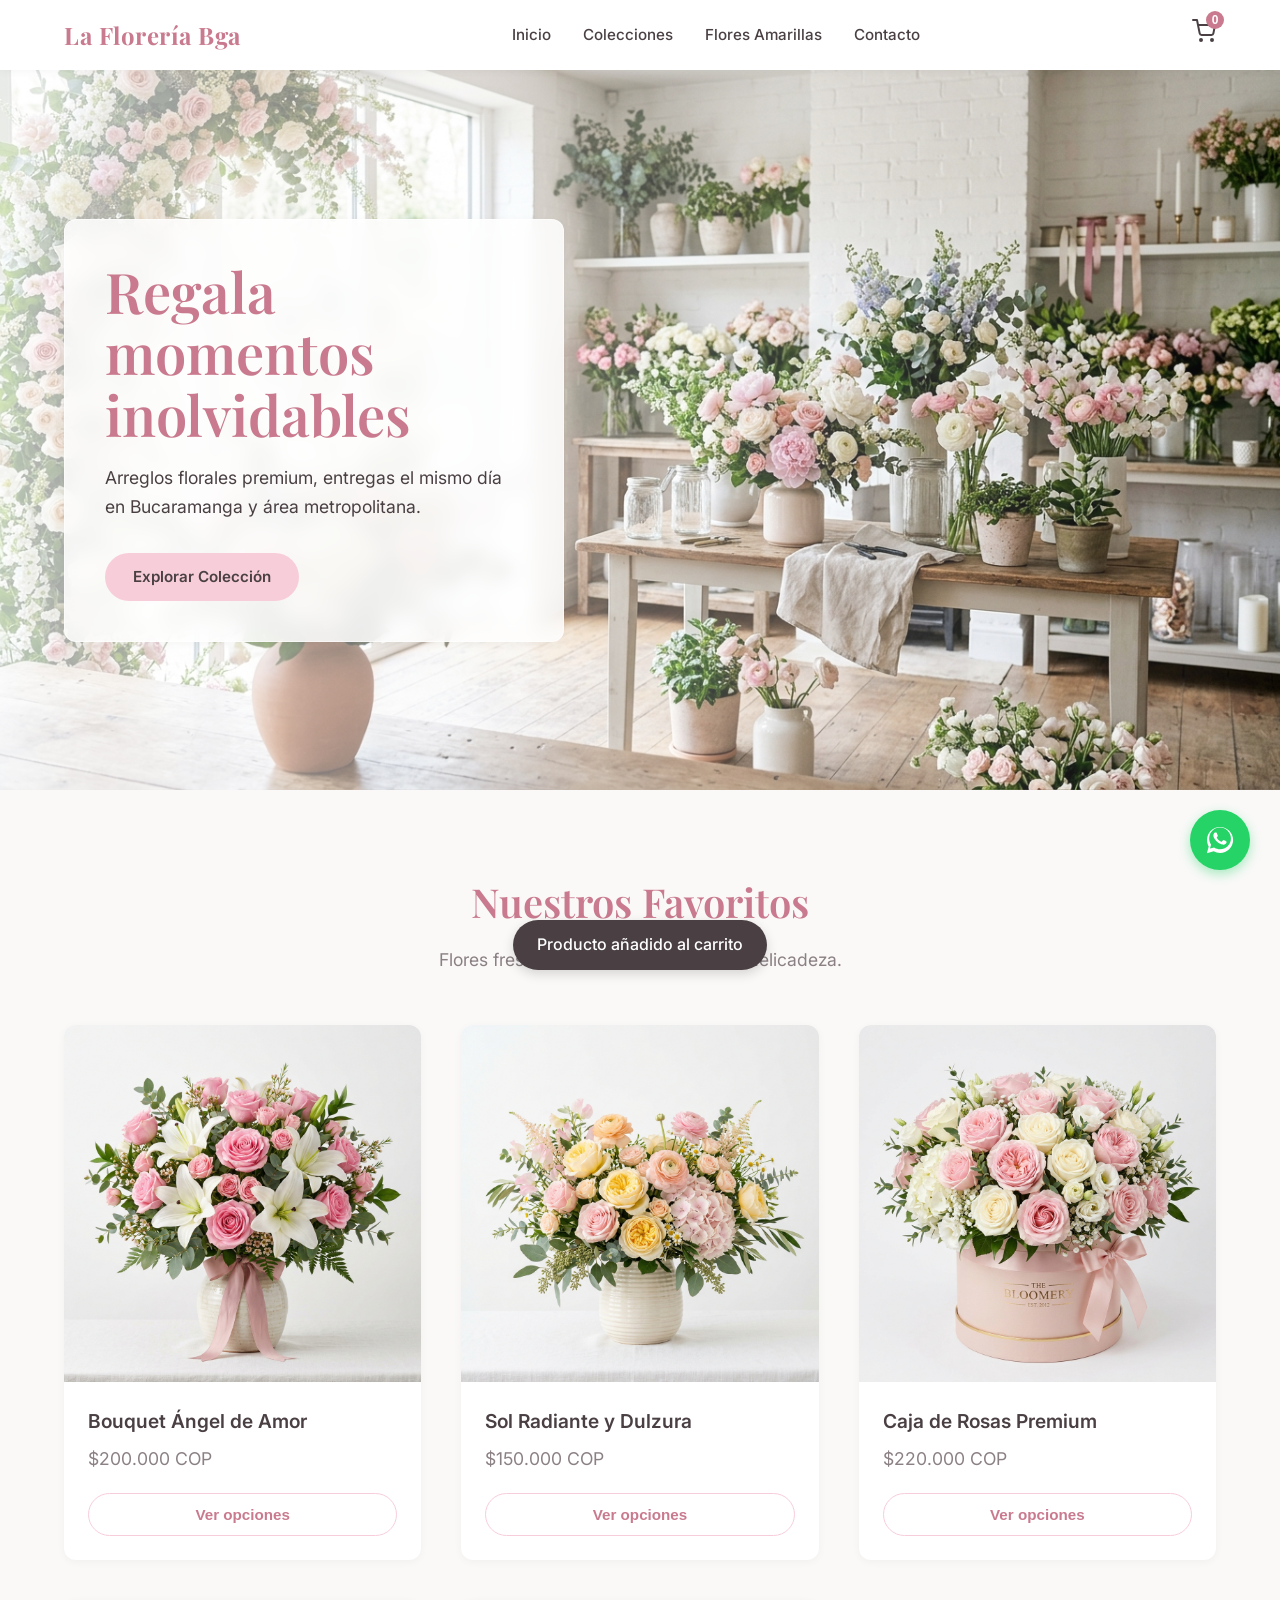
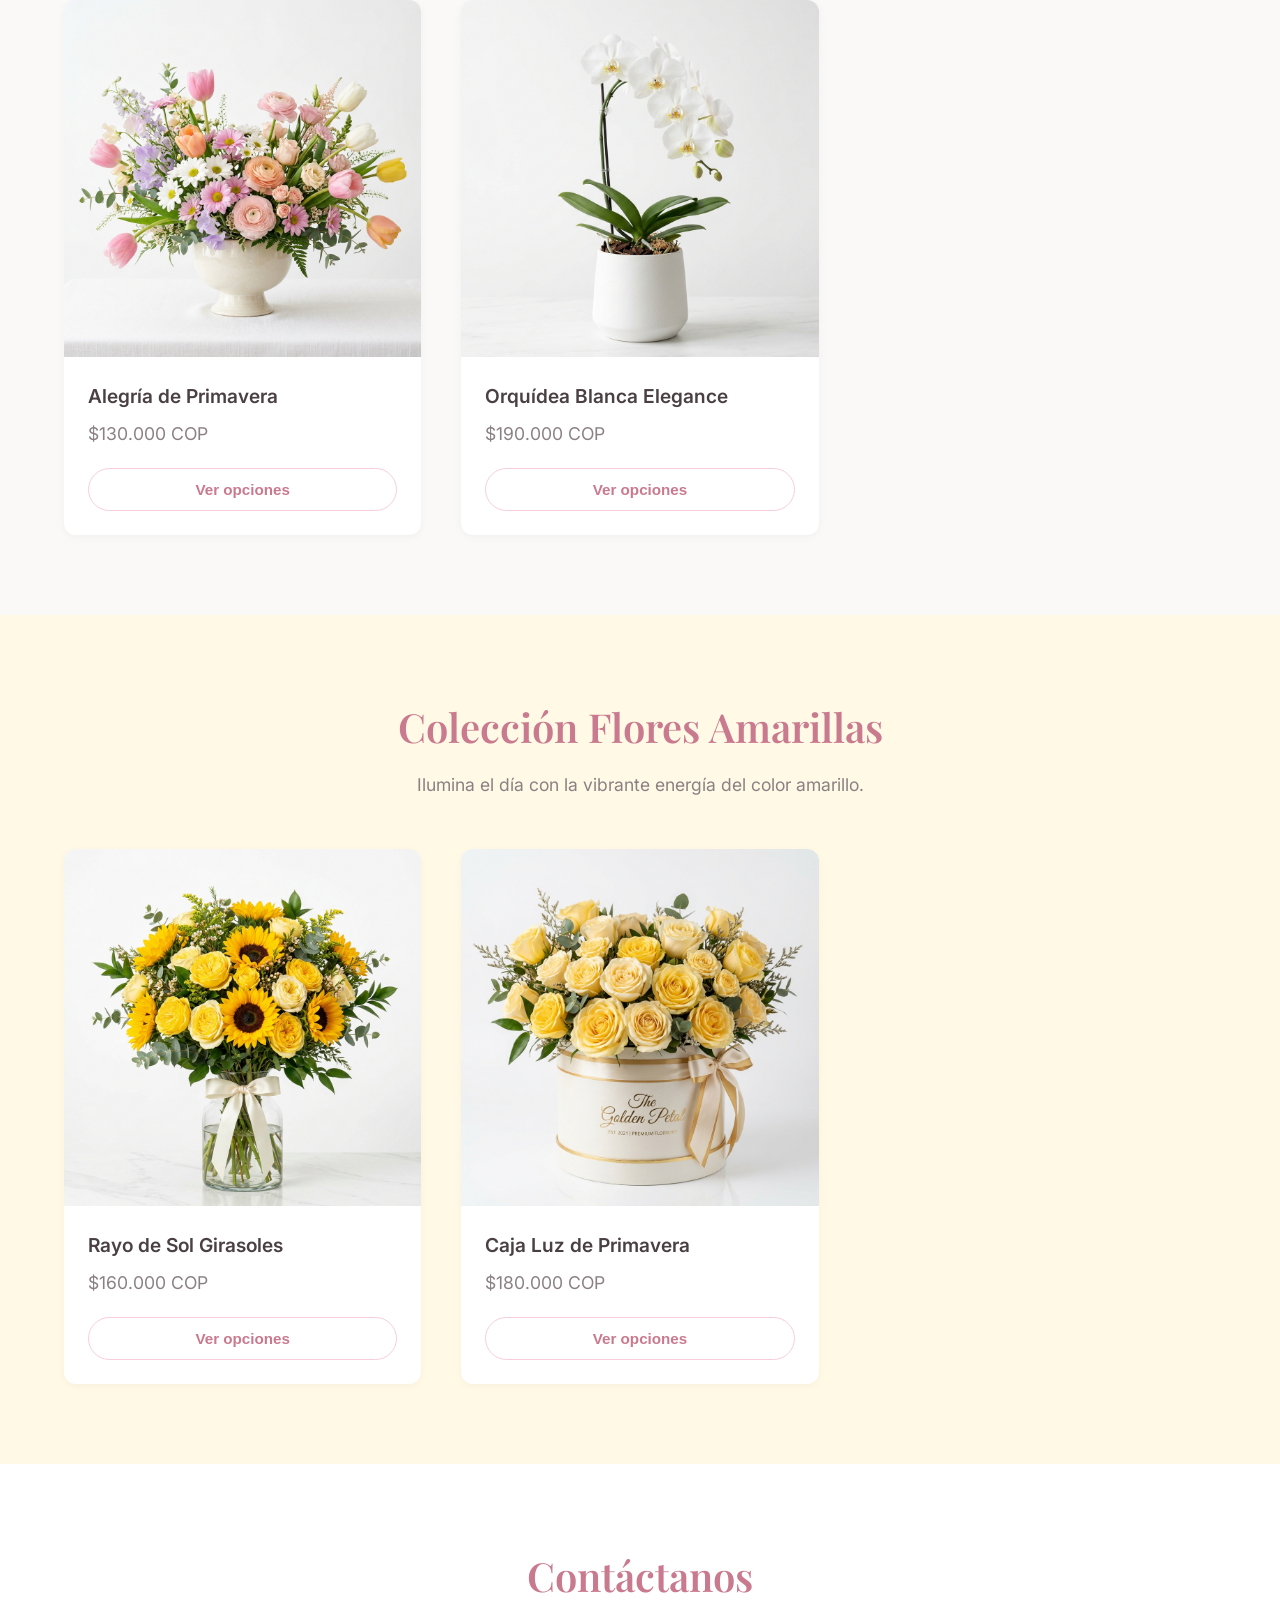
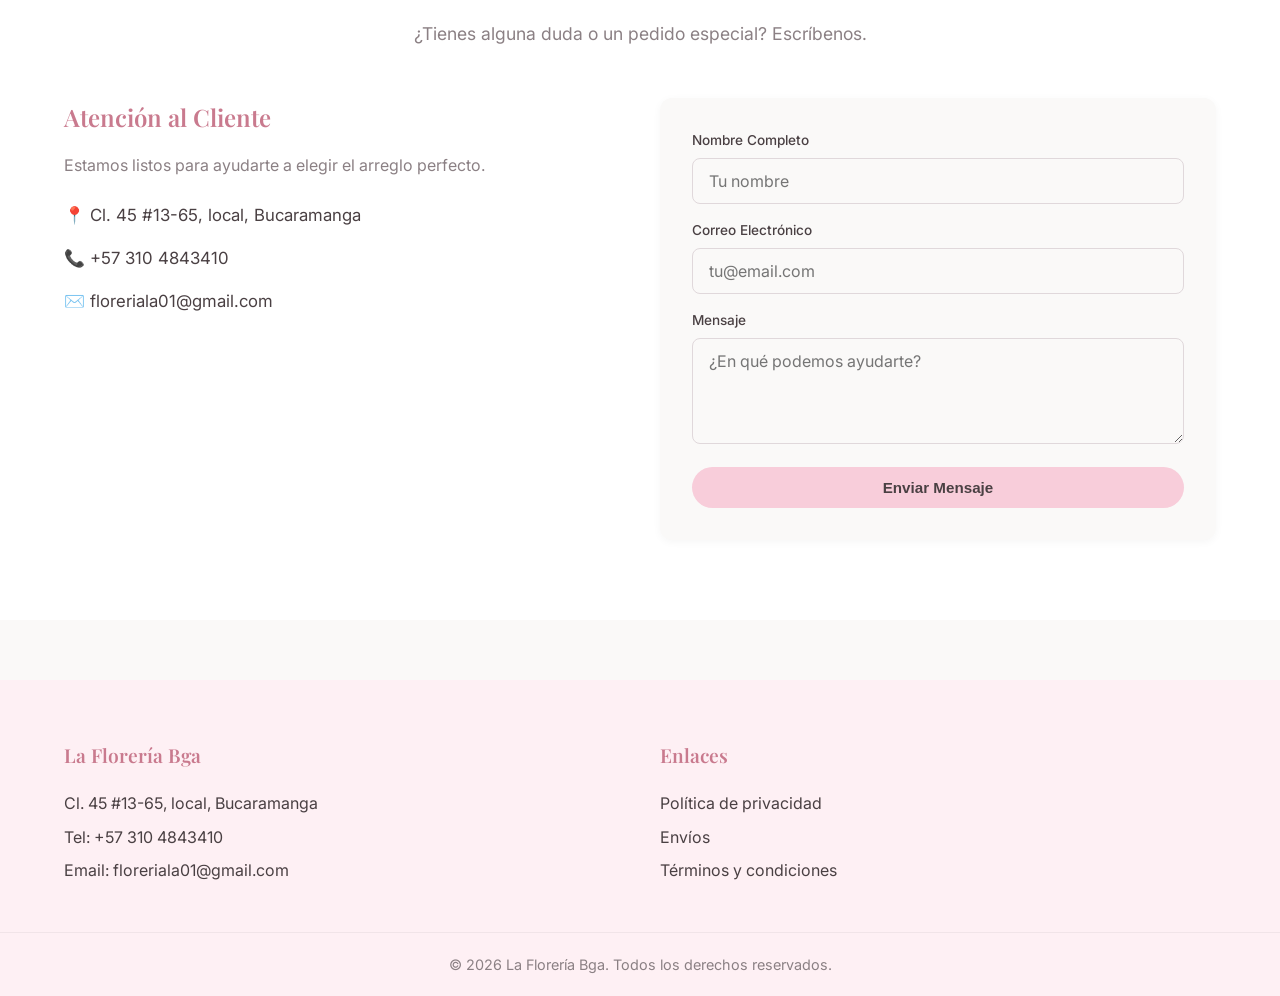
==== index.html @ ce4213f1 "Initial commit - Demo Floreria Bga" ====
<!DOCTYPE html>
<html lang="es">
<head>
    <meta charset="UTF-8">
    <meta name="viewport" content="width=device-width, initial-scale=1.0">
    <title>La Florería Bga - Demo</title>
    <!-- Google Fonts -->
    <link rel="preconnect" href="https://fonts.googleapis.com">
    <link rel="preconnect" href="https://fonts.gstatic.com" crossorigin>
    <link href="https://fonts.googleapis.com/css2?family=Playfair+Display:ital,wght@0,400;0,600;0,700;1,400&family=Inter:wght@300;400;500;600&display=swap" rel="stylesheet">
    <link rel="stylesheet" href="styles.css">
</head>
<body>
    <!-- Navbar -->
    <header class="navbar">
        <div class="container nav-container">
            <a href="#" class="logo">La Florería Bga</a>
            <nav class="nav-links">
                <a href="#">Inicio</a>
                <a href="#catalogo">Colecciones</a>
                <a href="#flores-amarillas">Flores Amarillas</a>
                <a href="#contacto">Contacto</a>
            </nav>
            <div class="nav-icons">
                <button class="icon-btn" aria-label="Carrito" id="cart-btn">
                    <svg xmlns="http://www.w3.org/2000/svg" width="24" height="24" viewBox="0 0 24 24" fill="none" stroke="currentColor" stroke-width="2" stroke-linecap="round" stroke-linejoin="round"><circle cx="9" cy="21" r="1"></circle><circle cx="20" cy="21" r="1"></circle><path d="M1 1h4l2.68 13.39a2 2 0 0 0 2 1.61h9.72a2 2 0 0 0 2-1.61L23 6H6"></path></svg>
                    <span class="cart-count">0</span>
                </button>
            </div>
        </div>
    </header>

    <!-- Hero Section -->
    <section class="hero">
        <div class="hero-overlay"></div>
        <div class="container hero-container">
            <div class="hero-content">
                <h1>Regala momentos inolvidables</h1>
                <p>Arreglos florales premium, entregas el mismo día en Bucaramanga y área metropolitana.</p>
                <a href="#catalogo" class="btn btn-primary">Explorar Colección</a>
            </div>
        </div>
    </section>

    <!-- Catalog Section -->
    <section id="catalogo" class="catalog-section">
        <div class="container">
            <div class="section-header">
                <h2>Nuestros Favoritos</h2>
                <p>Flores frescas, diseñadas con amor y delicadeza.</p>
            </div>
            
            <div class="product-grid">
                <!-- Product 1 -->
                <div class="product-card">
                    <div class="product-image-container">
                        <img src="assets/bouquet_angel.jpg" alt="Bouquet Ángel de Amor" class="product-image">
                    </div>
                    <div class="product-info">
                        <h3>Bouquet Ángel de Amor</h3>
                        <p class="price">$200.000 COP</p>
                        <button class="btn btn-outline add-to-cart-trigger" data-product="Bouquet Ángel de Amor" data-price="200000" data-img="assets/bouquet_angel.jpg" data-desc="Un hermoso arreglo con rosas rosadas y lirios blancos, ideal para expresar amor puro y sincero. Incluye florero y tarjeta personalizada.">Ver opciones</button>
                    </div>
                </div>

                <!-- Product 2 -->
                <div class="product-card">
                    <div class="product-image-container">
                        <img src="assets/bouquet_sol.jpg" alt="Sol Radiante y Dulzura" class="product-image">
                    </div>
                    <div class="product-info">
                        <h3>Sol Radiante y Dulzura</h3>
                        <p class="price">$150.000 COP</p>
                        <button class="btn btn-outline add-to-cart-trigger" data-product="Sol Radiante y Dulzura" data-price="150000" data-img="assets/bouquet_sol.jpg" data-desc="Arreglo vibrante con flores amarillas y rosadas pastel. Perfecto para iluminar el día de esa persona especial.">Ver opciones</button>
                    </div>
                </div>
                
                <!-- Product 3 -->
                <div class="product-card">
                    <div class="product-image-container">
                        <img src="assets/caja_rosas.jpg" alt="Caja de Rosas Premium" class="product-image">
                    </div>
                    <div class="product-info">
                        <h3>Caja de Rosas Premium</h3>
                        <p class="price">$220.000 COP</p>
                        <button class="btn btn-outline add-to-cart-trigger" data-product="Caja de Rosas Premium" data-price="220000" data-img="assets/caja_rosas.jpg" data-desc="Elegante caja tipo sombrero (hat box) llena de rosas frescas en tonos pastel. El regalo perfecto de aniversario.">Ver opciones</button>
                    </div>
                </div>

                <!-- Product 4 -->
                <div class="product-card">
                    <div class="product-image-container">
                        <img src="assets/bouquet_primavera.jpg" alt="Alegría de Primavera" class="product-image">
                    </div>
                    <div class="product-info">
                        <h3>Alegría de Primavera</h3>
                        <p class="price">$130.000 COP</p>
                        <button class="btn btn-outline add-to-cart-trigger" data-product="Alegría de Primavera" data-price="130000" data-img="assets/bouquet_primavera.jpg" data-desc="Un arreglo floral fresco y colorido con tulipanes, margaritas y flores de estación.">Ver opciones</button>
                    </div>
                </div>

                <!-- Product 5 -->
                <div class="product-card">
                    <div class="product-image-container">
                        <img src="assets/orquidea_blanca.jpg" alt="Orquídea Blanca Elegance" class="product-image">
                    </div>
                    <div class="product-info">
                        <h3>Orquídea Blanca Elegance</h3>
                        <p class="price">$190.000 COP</p>
                        <button class="btn btn-outline add-to-cart-trigger" data-product="Orquídea Blanca Elegance" data-price="190000" data-img="assets/orquidea_blanca.jpg" data-desc="Sofisticada planta de orquídea blanca en una moderna maceta de cerámica. Larga duración y elegancia pura.">Ver opciones</button>
                    </div>
                </div>
            </div>
        </div>
    </section>

    <!-- Yellow Flowers Section -->
    <section id="flores-amarillas" class="catalog-section" style="background-color: #fff9e6;">
        <div class="container">
            <div class="section-header">
                <h2>Colección Flores Amarillas</h2>
                <p>Ilumina el día con la vibrante energía del color amarillo.</p>
            </div>
            
            <div class="product-grid">
                <!-- Yellow Product 1 -->
                <div class="product-card">
                    <div class="product-image-container">
                        <img src="assets/flor_amarilla_1.jpg" alt="Rayo de Sol Girasoles" class="product-image">
                    </div>
                    <div class="product-info">
                        <h3>Rayo de Sol Girasoles</h3>
                        <p class="price">$160.000 COP</p>
                        <button class="btn btn-outline add-to-cart-trigger" data-product="Rayo de Sol Girasoles" data-price="160000" data-img="assets/flor_amarilla_1.jpg" data-desc="Espectacular arreglo de girasoles radiantes y rosas amarillas. Perfecto para desear éxito y alegría.">Ver opciones</button>
                    </div>
                </div>

                <!-- Yellow Product 2 -->
                <div class="product-card">
                    <div class="product-image-container">
                        <img src="assets/flor_amarilla_2.jpg" alt="Caja Luz de Primavera" class="product-image">
                    </div>
                    <div class="product-info">
                        <h3>Caja Luz de Primavera</h3>
                        <p class="price">$180.000 COP</p>
                        <button class="btn btn-outline add-to-cart-trigger" data-product="Caja Luz de Primavera" data-price="180000" data-img="assets/flor_amarilla_2.jpg" data-desc="Premium hat box con rosas amarillas en tonos pastel. Elegancia y calidez en un solo detalle.">Ver opciones</button>
                    </div>
                </div>
            </div>
        </div>
    </section>

    <!-- Contact Section -->
    <section id="contacto" class="contact-section">
        <div class="container">
            <div class="section-header">
                <h2>Contáctanos</h2>
                <p>¿Tienes alguna duda o un pedido especial? Escríbenos.</p>
            </div>
            <div class="contact-grid">
                <div class="contact-info">
                    <h3>Atención al Cliente</h3>
                    <p>Estamos listos para ayudarte a elegir el arreglo perfecto.</p>
                    <ul class="contact-list">
                        <li>📍 Cl. 45 #13-65, local, Bucaramanga</li>
                        <li>📞 +57 310 4843410</li>
                        <li>✉️ floreriala01@gmail.com</li>
                    </ul>
                </div>
                <div class="contact-form-container">
                    <form class="customization-form" onsubmit="event.preventDefault(); alert('Mensaje enviado. Te contactaremos pronto.');">
                        <div class="form-group">
                            <label>Nombre Completo</label>
                            <input type="text" required placeholder="Tu nombre">
                        </div>
                        <div class="form-group">
                            <label>Correo Electrónico</label>
                            <input type="email" required placeholder="tu@email.com">
                        </div>
                        <div class="form-group">
                            <label>Mensaje</label>
                            <textarea rows="4" required placeholder="¿En qué podemos ayudarte?"></textarea>
                        </div>
                        <button type="submit" class="btn btn-primary btn-block">Enviar Mensaje</button>
                    </form>
                </div>
            </div>
        </div>
    </section>

    <!-- Footer -->
    <footer class="footer">
        <div class="container footer-content">
            <div class="footer-col">
                <h4>La Florería Bga</h4>
                <p>Cl. 45 #13-65, local, Bucaramanga</p>
                <p>Tel: +57 310 4843410</p>
                <p>Email: floreriala01@gmail.com</p>
            </div>
            <div class="footer-col">
                <h4>Enlaces</h4>
                <a href="#">Política de privacidad</a>
                <a href="#">Envíos</a>
                <a href="#">Términos y condiciones</a>
            </div>
        </div>
        <div class="footer-bottom">
            <p>&copy; 2026 La Florería Bga. Todos los derechos reservados.</p>
        </div>
    </footer>

    <!-- Add to Cart Modal (Simulating missing Shopify features) -->
    <div class="modal-overlay" id="product-modal">
        <div class="modal-content modal-large">
            <button class="close-modal" id="close-modal-btn">&times;</button>
            <div class="modal-body modal-grid">
                
                <div class="modal-image-col">
                    <img src="" alt="Producto" id="modal-product-img">
                </div>
                
                <div class="modal-details-col">
                    <h2 id="modal-product-title">Nombre del Producto</h2>
                    <p id="modal-product-price" class="modal-price">$0</p>
                    <p id="modal-product-desc" class="modal-desc">Descripción del producto.</p>
                    
                    <form id="add-to-cart-form" class="customization-form">
                        
                        <div class="form-group quantity-group">
                            <label>Cantidad</label>
                            <div class="quantity-selector">
                                <button type="button" class="qty-btn" id="qty-minus">-</button>
                                <input type="number" id="qty-input" value="1" min="1" max="20" readonly>
                                <button type="button" class="qty-btn" id="qty-plus">+</button>
                            </div>
                        </div>
                        
                        <div class="modal-actions">
                            <button type="submit" class="btn btn-outline btn-block">Añadir al Carrito</button>
                            <button type="button" class="btn btn-primary btn-block" id="buy-now-btn">Comprar ahora</button>
                        </div>
                    </form>
                </div>
            </div>
        </div>
    </div>

    <!-- Notification Toast -->
    <div id="toast" class="toast">Producto añadido al carrito</div>

    <!-- WhatsApp Floating Button -->
    <a href="https://wa.me/573104843410" class="whatsapp-float" target="_blank" rel="noopener noreferrer" aria-label="Contactar por WhatsApp">
        <svg xmlns="http://www.w3.org/2000/svg" viewBox="0 0 448 512" width="30" height="30" fill="currentColor">
            <path d="M380.9 97.1C339 55.1 283.2 32 223.9 32c-122.4 0-222 99.6-222 222 0 39.1 10.2 77.3 29.6 111L0 480l117.7-30.9c32.4 17.7 68.9 27 106.1 27h.1c122.3 0 224.1-99.6 224.1-222 0-59.3-25.2-115-67.1-157zM223.9 414.2c-33.2 0-65.7-8.9-94-25.7l-6.7-4-69.8 18.3L72 334.2l-4.4-7c-18.5-29.4-28.2-63.3-28.2-98.2 0-101.7 82.8-184.5 184.6-184.5 49.3 0 95.6 19.2 130.4 54.1 34.8 34.9 56.2 81.2 56.1 130.5 0 101.8-84.9 184.6-186.6 184.6zm101.2-138.2c-5.5-2.8-32.8-16.2-37.9-18-5.1-1.9-8.8-2.8-12.5 2.8-3.7 5.6-14.3 18-17.6 21.8-3.2 3.7-6.5 4.2-12 1.4-32.6-16.3-54-29.1-75.5-66-5.7-9.8 5.7-9.1 16.3-30.3 1.8-3.7 .9-6.9-.5-9.7-1.4-2.8-12.5-30.1-17.1-41.2-4.5-10.8-9.1-9.3-12.5-9.5-3.2-.2-6.9-.2-10.6-.2-3.7 0-9.7 1.4-14.8 6.9-5.1 5.6-19.4 19-19.4 46.3 0 27.3 19.9 53.7 22.6 57.4 2.8 3.7 39.1 59.7 94.8 83.8 35.2 15.2 49 16.5 66.6 13.9 10.7-1.6 32.8-13.4 37.4-26.4 4.6-13 4.6-24.1 3.2-26.4-1.3-2.5-5-3.9-10.5-6.6z"/>
        </svg>
    </a>

    <script src="script.js"></script>
</body>
</html>
---- styles.css ----
:root {
    /* Color Palette - Pastel Pink & Soft White */
    --primary-color: #f8cdda; /* Soft pastel pink */
    --primary-dark: #e8a5b8;
    --primary-light: #fef0f4;
    --accent-color: #c97a8e; /* Deeper dusty pink for contrast */
    
    --bg-color: #faf9f8; /* Soft off-white */
    --surface-color: #ffffff;
    
    --text-main: #4a4043; /* Dark muted brown/gray instead of harsh black */
    --text-muted: #8b8084;
    
    /* Typography */
    --font-heading: 'Playfair Display', serif;
    --font-body: 'Inter', sans-serif;
    
    /* Spacing & Utilities */
    --border-radius: 12px;
    --transition: all 0.3s cubic-bezier(0.25, 0.8, 0.25, 1);
    --shadow-sm: 0 2px 8px rgba(0, 0, 0, 0.04);
    --shadow-md: 0 8px 24px rgba(0, 0, 0, 0.08);
}

* {
    margin: 0;
    padding: 0;
    box-sizing: border-box;
}

body {
    font-family: var(--font-body);
    background-color: var(--bg-color);
    color: var(--text-main);
    line-height: 1.6;
    overflow-x: hidden;
}

h1, h2, h3, h4, h5, h6 {
    font-family: var(--font-heading);
    font-weight: 600;
    color: var(--text-main);
}

a {
    text-decoration: none;
    color: inherit;
}

.container {
    width: 100%;
    max-width: 1200px;
    margin: 0 auto;
    padding: 0 24px;
}

/* Navbar */
.navbar {
    background-color: var(--surface-color);
    box-shadow: var(--shadow-sm);
    position: sticky;
    top: 0;
    z-index: 100;
    padding: 16px 0;
}

.nav-container {
    display: flex;
    justify-content: space-between;
    align-items: center;
}

.logo {
    font-family: var(--font-heading);
    font-size: 1.5rem;
    font-weight: 700;
    color: var(--accent-color);
    letter-spacing: 0.5px;
}

.nav-links {
    display: flex;
    gap: 32px;
}

.nav-links a {
    font-size: 0.95rem;
    font-weight: 500;
    transition: var(--transition);
    position: relative;
}

.nav-links a::after {
    content: '';
    position: absolute;
    width: 0;
    height: 2px;
    bottom: -4px;
    left: 0;
    background-color: var(--accent-color);
    transition: var(--transition);
}

.nav-links a:hover {
    color: var(--accent-color);
}

.nav-links a:hover::after {
    width: 100%;
}

.icon-btn {
    background: none;
    border: none;
    cursor: pointer;
    color: var(--text-main);
    position: relative;
    transition: var(--transition);
}

.icon-btn:hover {
    color: var(--accent-color);
}

.cart-count {
    position: absolute;
    top: -8px;
    right: -8px;
    background-color: var(--accent-color);
    color: white;
    font-size: 0.75rem;
    font-weight: 700;
    width: 18px;
    height: 18px;
    border-radius: 50%;
    display: flex;
    align-items: center;
    justify-content: center;
}

/* Buttons */
.btn {
    display: inline-block;
    padding: 12px 28px;
    border-radius: 30px;
    font-weight: 600;
    font-size: 0.95rem;
    cursor: pointer;
    transition: var(--transition);
    text-align: center;
    border: none;
}

.btn-primary {
    background-color: var(--primary-color);
    color: var(--text-main);
}

.btn-primary:hover {
    background-color: var(--primary-dark);
    transform: translateY(-2px);
    box-shadow: 0 4px 12px rgba(232, 165, 184, 0.4);
}

.btn-outline {
    background-color: transparent;
    border: 1.5px solid var(--primary-color);
    color: var(--accent-color);
}

.btn-outline:hover {
    background-color: var(--primary-color);
    color: var(--text-main);
}

.btn-block {
    width: 100%;
}

/* Hero Section */
.hero {
    position: relative;
    height: 80vh;
    min-height: 500px;
    display: flex;
    align-items: center;
    background-image: url('assets/hero_banner.jpg');
    background-size: cover;
    background-position: center;
}

.hero-overlay {
    position: absolute;
    top: 0;
    left: 0;
    width: 100%;
    height: 100%;
    background: linear-gradient(to right, rgba(255,255,255,0.7) 0%, rgba(255,255,255,0.2) 60%, rgba(255,255,255,0) 100%);
}

.hero-container {
    position: relative;
    z-index: 1;
    display: flex;
    justify-content: flex-start;
}

.hero-content {
    max-width: 500px;
    animation: fadeUp 1s ease-out;
    background: rgba(255, 255, 255, 0.85);
    backdrop-filter: blur(10px);
    padding: 40px;
    border-radius: var(--border-radius);
    box-shadow: var(--shadow-sm);
    border: 1px solid rgba(255,255,255,0.5);
}

.hero-content h1 {
    font-size: 3.5rem;
    line-height: 1.1;
    margin-bottom: 20px;
    color: var(--accent-color);
}

.hero-content p {
    font-size: 1.1rem;
    margin-bottom: 32px;
    color: var(--text-main);
}

/* Catalog Section */
.catalog-section {
    padding: 80px 0;
}

.section-header {
    text-align: center;
    margin-bottom: 50px;
}

.section-header h2 {
    font-size: 2.5rem;
    color: var(--accent-color);
    margin-bottom: 12px;
}

.section-header p {
    color: var(--text-muted);
    font-size: 1.1rem;
}

.product-grid {
    display: grid;
    grid-template-columns: repeat(auto-fill, minmax(300px, 1fr));
    gap: 40px;
}

.product-card {
    background: var(--surface-color);
    border-radius: var(--border-radius);
    overflow: hidden;
    box-shadow: var(--shadow-sm);
    transition: var(--transition);
    display: flex;
    flex-direction: column;
}

.product-card:hover {
    transform: translateY(-8px);
    box-shadow: var(--shadow-md);
}

.product-image-container {
    width: 100%;
    aspect-ratio: 1 / 1;
    overflow: hidden;
}

.product-image {
    width: 100%;
    height: 100%;
    object-fit: cover;
    transition: transform 0.6s ease;
}

.product-card:hover .product-image {
    transform: scale(1.05);
}

.product-info {
    padding: 24px;
    display: flex;
    flex-direction: column;
    flex-grow: 1;
}

.product-info h3 {
    font-size: 1.2rem;
    margin-bottom: 8px;
    font-family: var(--font-body);
    font-weight: 600;
}

.product-info .price {
    font-size: 1.1rem;
    color: var(--text-muted);
    margin-bottom: 20px;
    flex-grow: 1;
}

/* Modal */
.modal-overlay {
    position: fixed;
    top: 0;
    left: 0;
    width: 100%;
    height: 100%;
    background-color: rgba(0, 0, 0, 0.4);
    backdrop-filter: blur(4px);
    display: flex;
    align-items: center;
    justify-content: center;
    z-index: 1000;
    opacity: 0;
    visibility: hidden;
    transition: var(--transition);
}

.modal-overlay.active {
    opacity: 1;
    visibility: visible;
}

.modal-content {
    background-color: var(--surface-color);
    border-radius: var(--border-radius);
    width: 90%;
    max-width: 500px;
    position: relative;
    transform: scale(0.95) translateY(20px);
    transition: var(--transition);
    box-shadow: 0 20px 40px rgba(0,0,0,0.1);
    max-height: 90vh;
    overflow-y: auto;
}

.modal-large {
    max-width: 900px;
}

.modal-grid {
    display: grid;
    grid-template-columns: 1fr;
    gap: 0;
}

@media (min-width: 768px) {
    .modal-grid {
        grid-template-columns: 1fr 1fr;
        gap: 32px;
    }
}

.modal-image-col {
    background: #f5f5f5;
    border-radius: var(--border-radius) var(--border-radius) 0 0;
    overflow: hidden;
}

@media (min-width: 768px) {
    .modal-image-col {
        border-radius: var(--border-radius);
    }
}

.modal-image-col img {
    width: 100%;
    height: 100%;
    object-fit: cover;
    display: block;
}

.modal-overlay.active .modal-content {
    transform: scale(1) translateY(0);
}

.close-modal {
    position: absolute;
    top: 16px;
    right: 16px;
    background: rgba(255,255,255,0.8);
    border-radius: 50%;
    width: 32px;
    height: 32px;
    display: flex;
    align-items: center;
    justify-content: center;
    border: none;
    font-size: 1.5rem;
    cursor: pointer;
    color: var(--text-main);
    transition: color 0.2s, background 0.2s;
    z-index: 10;
}

.close-modal:hover {
    color: var(--accent-color);
    background: white;
}

.modal-body {
    padding: 32px;
}

.modal-body h2 {
    font-size: 1.8rem;
    margin-bottom: 8px;
    color: var(--accent-color);
    line-height: 1.2;
}

.modal-price {
    font-size: 1.4rem;
    color: var(--text-main);
    margin-bottom: 16px;
    font-weight: 600;
}

.modal-desc {
    font-size: 0.95rem;
    color: var(--text-muted);
    margin-bottom: 24px;
    line-height: 1.5;
}

/* Forms */
.form-group {
    margin-bottom: 16px;
    text-align: left;
}

.form-group label {
    display: block;
    margin-bottom: 6px;
    font-weight: 500;
    font-size: 0.85rem;
    color: var(--text-main);
}

.quantity-selector {
    display: inline-flex;
    align-items: center;
    border: 1px solid #e0d8db;
    border-radius: 8px;
    overflow: hidden;
}

.qty-btn {
    background: var(--bg-color);
    border: none;
    width: 36px;
    height: 36px;
    font-size: 1.2rem;
    cursor: pointer;
    color: var(--text-main);
    transition: background 0.2s;
}

.qty-btn:hover {
    background: #e0d8db;
}

.qty-input {
    width: 50px;
    height: 36px;
    border: none !important;
    text-align: center;
    font-weight: 600;
    font-family: var(--font-body);
    font-size: 1rem;
    -moz-appearance: textfield;
}
.qty-input::-webkit-outer-spin-button,
.qty-input::-webkit-inner-spin-button {
    -webkit-appearance: none;
    margin: 0;
}

.modal-actions {
    display: flex;
    flex-direction: column;
    gap: 12px;
    margin-top: 24px;
}

.form-group input,
.form-group select,
.form-group textarea {
    width: 100%;
    padding: 12px 16px;
    border: 1px solid #e0d8db;
    border-radius: 8px;
    font-family: var(--font-body);
    font-size: 1rem;
    transition: border-color 0.2s, box-shadow 0.2s;
    background-color: var(--bg-color);
}

.form-group input:focus,
.form-group select:focus,
.form-group textarea:focus {
    outline: none;
    border-color: var(--accent-color);
    box-shadow: 0 0 0 3px rgba(201, 122, 142, 0.1);
}

.help-text {
    display: block;
    font-size: 0.8rem;
    color: var(--text-muted);
    margin-top: 6px;
}

/* Footer */
.footer {
    background-color: var(--primary-light);
    padding: 60px 0 20px;
    margin-top: 60px;
}

.footer-content {
    display: grid;
    grid-template-columns: repeat(auto-fit, minmax(250px, 1fr));
    gap: 40px;
    margin-bottom: 40px;
}

.footer-col h4 {
    font-size: 1.2rem;
    margin-bottom: 20px;
    color: var(--accent-color);
}

.footer-col p {
    color: var(--text-main);
    margin-bottom: 8px;
}

.footer-col a {
    display: block;
    color: var(--text-main);
    margin-bottom: 8px;
    transition: color 0.2s;
}

.footer-col a:hover {
    color: var(--accent-color);
}

.footer-bottom {
    text-align: center;
    padding-top: 20px;
    border-top: 1px solid rgba(0,0,0,0.05);
    color: var(--text-muted);
    font-size: 0.9rem;
}

/* Toast */
.toast {
    position: fixed;
    bottom: 30px;
    left: 50%;
    transform: translateX(-50%) translateY(100px);
    background-color: var(--text-main);
    color: white;
    padding: 12px 24px;
    border-radius: 30px;
    font-weight: 500;
    box-shadow: 0 4px 12px rgba(0,0,0,0.15);
    transition: transform 0.3s cubic-bezier(0.25, 0.8, 0.25, 1);
    z-index: 1001;
}

.toast.show {
    transform: translateX(-50%) translateY(0);
}

/* Contact Section */
.contact-section {
    padding: 80px 0;
    background-color: var(--surface-color);
}

.contact-grid {
    display: grid;
    grid-template-columns: 1fr;
    gap: 40px;
}

@media (min-width: 768px) {
    .contact-grid {
        grid-template-columns: 1fr 1fr;
    }
}

.contact-info h3 {
    font-size: 1.5rem;
    color: var(--accent-color);
    margin-bottom: 16px;
}

.contact-info p {
    margin-bottom: 24px;
    color: var(--text-muted);
}

.contact-list {
    list-style: none;
}

.contact-list li {
    margin-bottom: 16px;
    font-size: 1.05rem;
    color: var(--text-main);
    display: flex;
    align-items: center;
    gap: 12px;
}

.contact-form-container {
    background: var(--bg-color);
    padding: 32px;
    border-radius: var(--border-radius);
    box-shadow: var(--shadow-sm);
}

/* WhatsApp Float */
.whatsapp-float {
    position: fixed;
    bottom: 30px;
    right: 30px;
    background-color: #25d366;
    color: white;
    width: 60px;
    height: 60px;
    border-radius: 50%;
    display: flex;
    align-items: center;
    justify-content: center;
    box-shadow: 0 4px 12px rgba(37, 211, 102, 0.4);
    z-index: 999;
    transition: var(--transition);
}

.whatsapp-float:hover {
    transform: scale(1.1) rotate(5deg);
    background-color: #1ebe57;
}

/* Animations */
@keyframes fadeUp {
    from {
        opacity: 0;
        transform: translateY(30px);
    }
    to {
        opacity: 1;
        transform: translateY(0);
    }
}

/* Responsive */
@media (max-width: 768px) {
    .nav-links {
        display: none; /* In a real project, add a hamburger menu */
    }
    
    .hero-content h1 {
        font-size: 2.5rem;
    }
    
    .hero-overlay {
        background: linear-gradient(to bottom, rgba(255,255,255,0.9) 0%, rgba(255,255,255,0.7) 100%);
    }
    
    .hero-content {
        text-align: center;
        margin: 0 auto;
    }
}
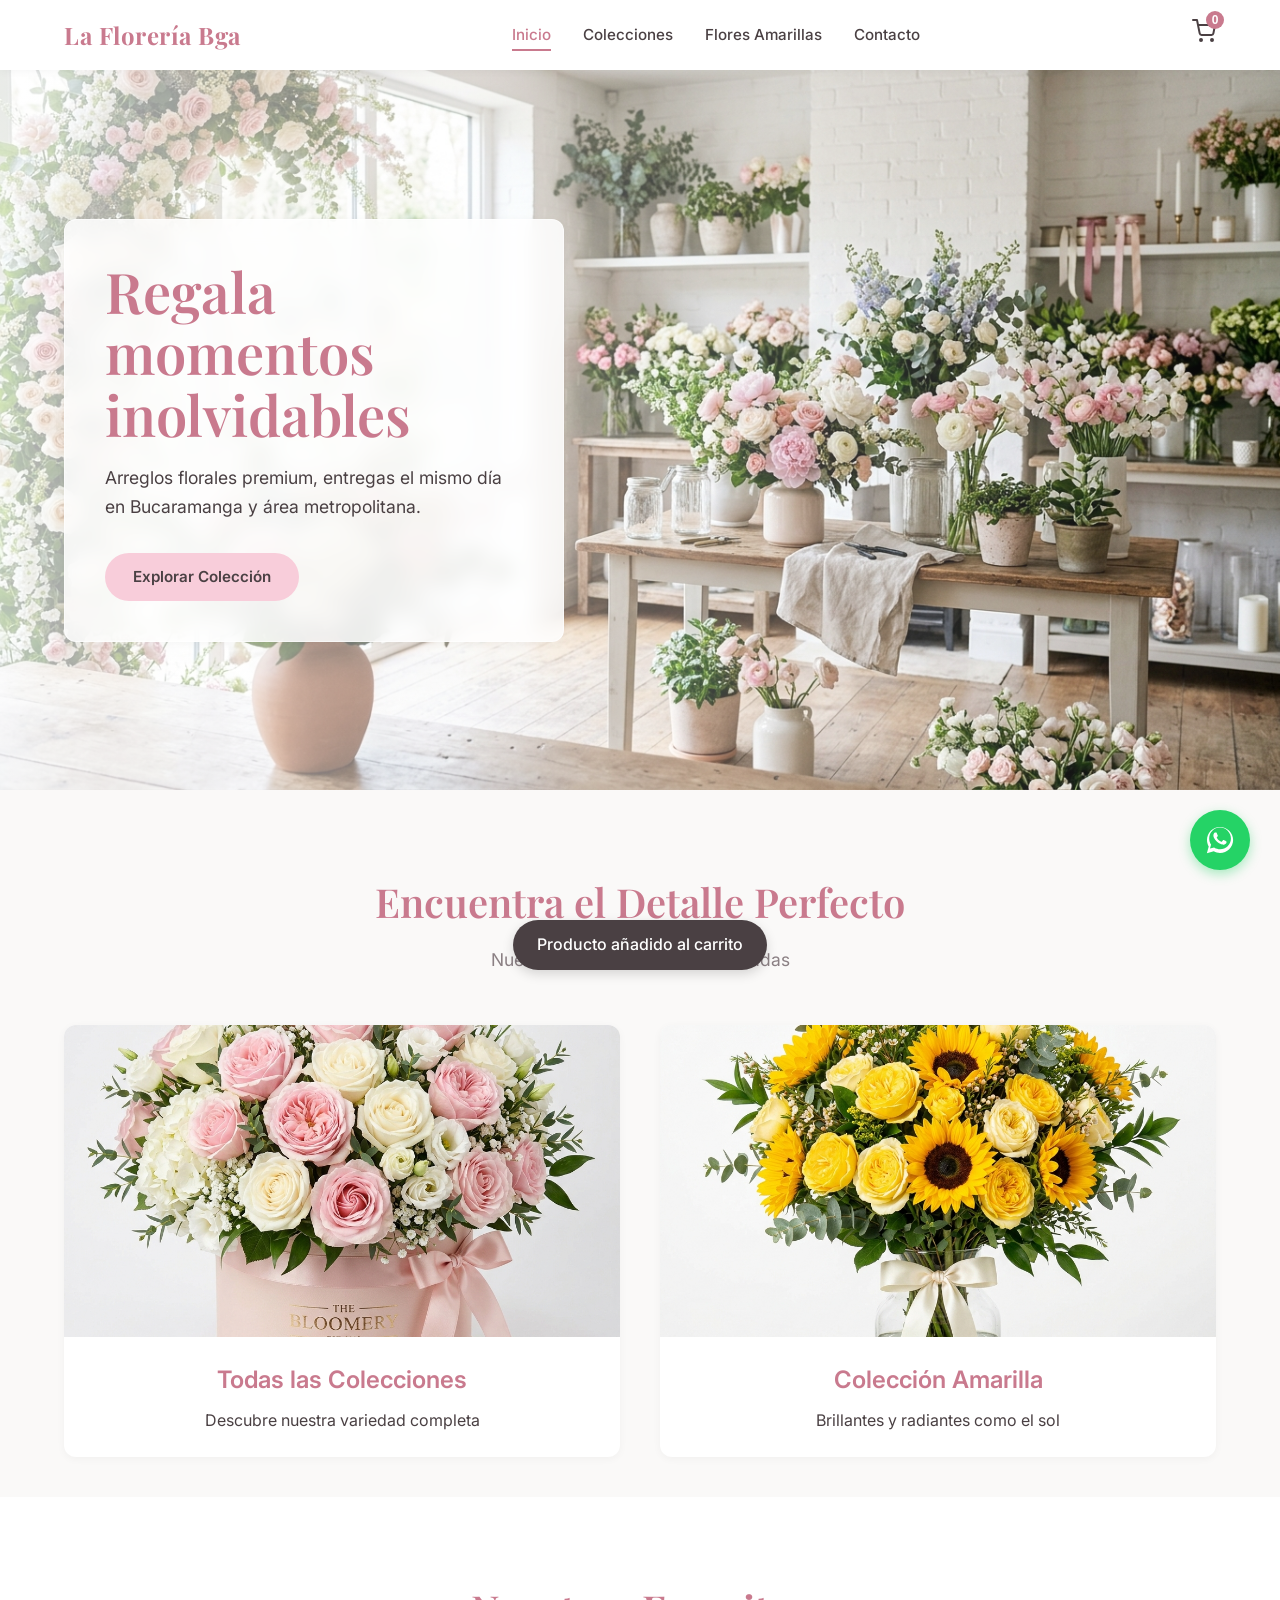
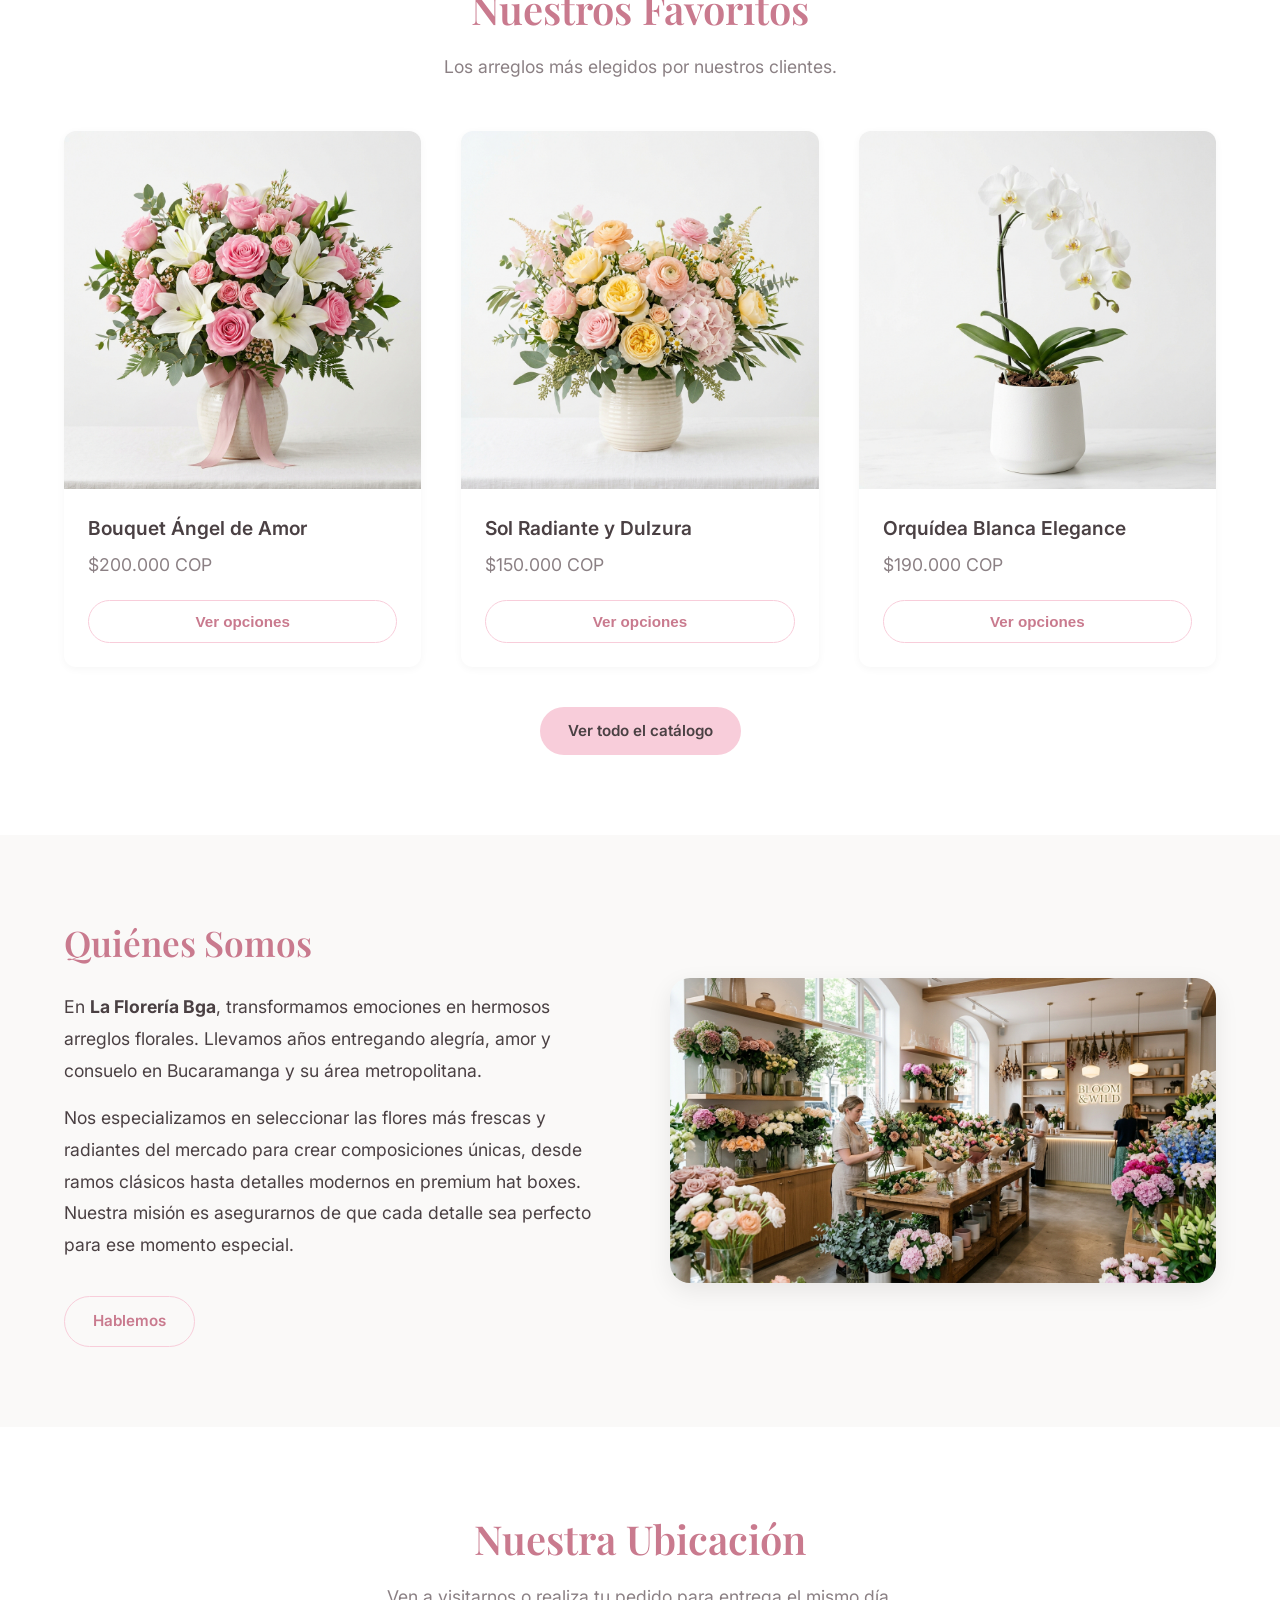
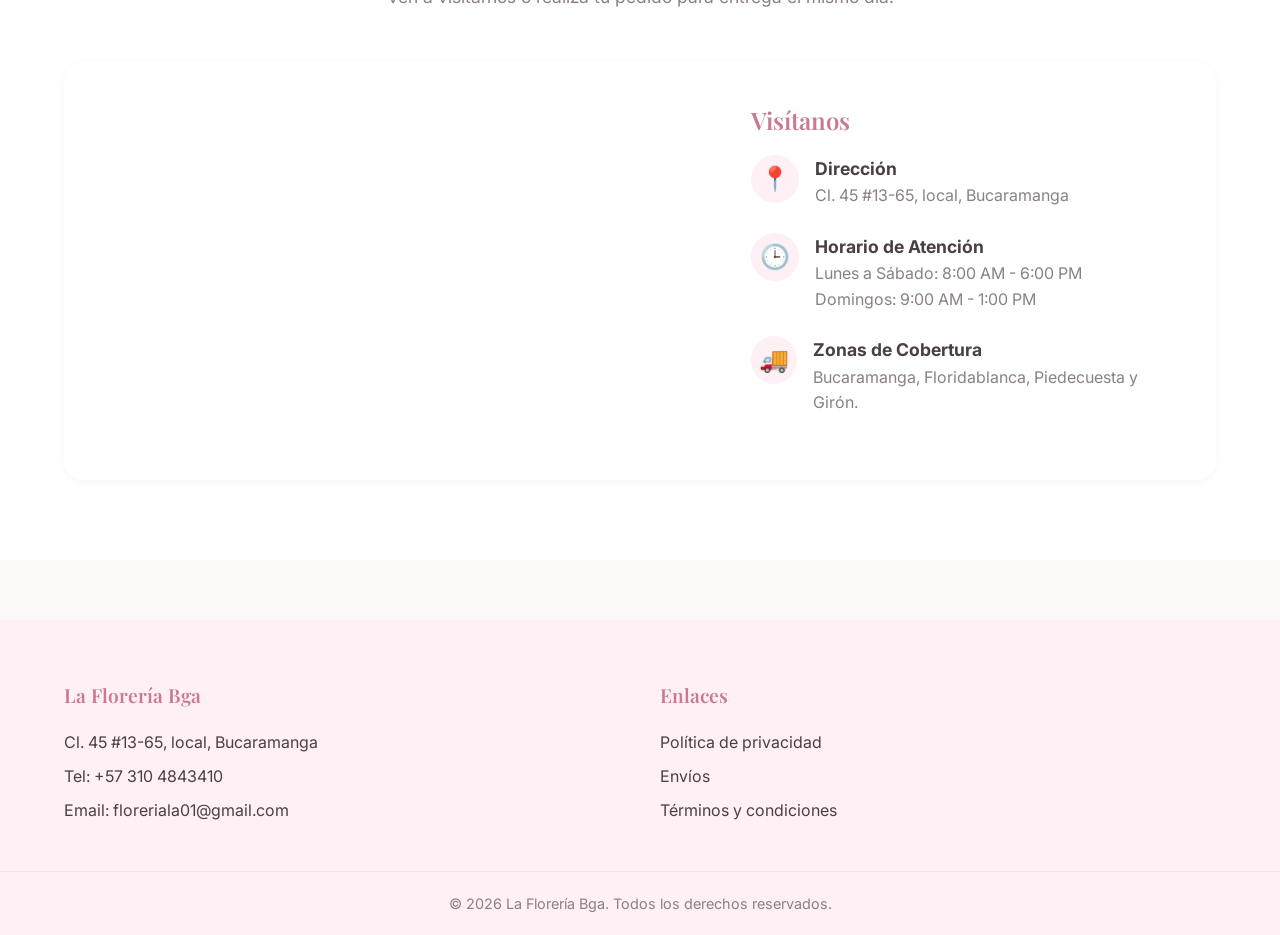
==== commit 031eef24: "Añadir Favoritos, Quiénes Somos y Ubicación al inicio" ====
--- a/index.html
+++ b/index.html
@@ -16,10 +16,10 @@
         <div class="container nav-container">
             <a href="#" class="logo">La Florería Bga</a>
             <nav class="nav-links">
-                <a href="#">Inicio</a>
-                <a href="#catalogo">Colecciones</a>
-                <a href="#flores-amarillas">Flores Amarillas</a>
-                <a href="#contacto">Contacto</a>
+                <a href="index.html" class="active">Inicio</a>
+                <a href="colecciones.html">Colecciones</a>
+                <a href="flores-amarillas.html">Flores Amarillas</a>
+                <a href="contacto.html">Contacto</a>
             </nav>
             <div class="nav-icons">
                 <button class="icon-btn" aria-label="Carrito" id="cart-btn">
@@ -37,17 +37,51 @@
             <div class="hero-content">
                 <h1>Regala momentos inolvidables</h1>
                 <p>Arreglos florales premium, entregas el mismo día en Bucaramanga y área metropolitana.</p>
-                <a href="#catalogo" class="btn btn-primary">Explorar Colección</a>
-            </div>
-        </div>
-    </section>
-
-    <!-- Catalog Section -->
-    <section id="catalogo" class="catalog-section">
+                <a href="colecciones.html" class="btn btn-primary">Explorar Colección</a>
+            </div>
+        </div>
+    </section>
+
+    <!-- Featured Categories / Teaser -->
+    <section class="catalog-section" style="padding-bottom: 40px;">
+        <div class="container">
+            <div class="section-header">
+                <h2>Encuentra el Detalle Perfecto</h2>
+                <p>Nuestras colecciones más buscadas</p>
+            </div>
+            
+            <div class="product-grid" style="grid-template-columns: repeat(auto-fill, minmax(400px, 1fr));">
+                
+                <div class="product-card" onclick="window.location.href='colecciones.html'" style="cursor: pointer;">
+                    <div class="product-image-container" style="aspect-ratio: 16/9;">
+                        <img src="assets/caja_rosas.jpg" alt="Todas las Colecciones" class="product-image">
+                    </div>
+                    <div class="product-info" style="align-items: center; text-align: center;">
+                        <h3 style="font-size: 1.5rem; color: var(--accent-color);">Todas las Colecciones</h3>
+                        <p>Descubre nuestra variedad completa</p>
+                    </div>
+                </div>
+
+                <div class="product-card" onclick="window.location.href='flores-amarillas.html'" style="cursor: pointer;">
+                    <div class="product-image-container" style="aspect-ratio: 16/9;">
+                        <img src="assets/flor_amarilla_1.jpg" alt="Flores Amarillas" class="product-image">
+                    </div>
+                    <div class="product-info" style="align-items: center; text-align: center;">
+                        <h3 style="font-size: 1.5rem; color: var(--accent-color);">Colección Amarilla</h3>
+                        <p>Brillantes y radiantes como el sol</p>
+                    </div>
+                </div>
+
+            </div>
+        </div>
+    </section>
+
+    <!-- Best Sellers preview -->
+    <section class="catalog-section" style="background-color: var(--surface-color);">
         <div class="container">
             <div class="section-header">
                 <h2>Nuestros Favoritos</h2>
-                <p>Flores frescas, diseñadas con amor y delicadeza.</p>
+                <p>Los arreglos más elegidos por nuestros clientes.</p>
             </div>
             
             <div class="product-grid">
@@ -78,30 +112,6 @@
                 <!-- Product 3 -->
                 <div class="product-card">
                     <div class="product-image-container">
-                        <img src="assets/caja_rosas.jpg" alt="Caja de Rosas Premium" class="product-image">
-                    </div>
-                    <div class="product-info">
-                        <h3>Caja de Rosas Premium</h3>
-                        <p class="price">$220.000 COP</p>
-                        <button class="btn btn-outline add-to-cart-trigger" data-product="Caja de Rosas Premium" data-price="220000" data-img="assets/caja_rosas.jpg" data-desc="Elegante caja tipo sombrero (hat box) llena de rosas frescas en tonos pastel. El regalo perfecto de aniversario.">Ver opciones</button>
-                    </div>
-                </div>
-
-                <!-- Product 4 -->
-                <div class="product-card">
-                    <div class="product-image-container">
-                        <img src="assets/bouquet_primavera.jpg" alt="Alegría de Primavera" class="product-image">
-                    </div>
-                    <div class="product-info">
-                        <h3>Alegría de Primavera</h3>
-                        <p class="price">$130.000 COP</p>
-                        <button class="btn btn-outline add-to-cart-trigger" data-product="Alegría de Primavera" data-price="130000" data-img="assets/bouquet_primavera.jpg" data-desc="Un arreglo floral fresco y colorido con tulipanes, margaritas y flores de estación.">Ver opciones</button>
-                    </div>
-                </div>
-
-                <!-- Product 5 -->
-                <div class="product-card">
-                    <div class="product-image-container">
                         <img src="assets/orquidea_blanca.jpg" alt="Orquídea Blanca Elegance" class="product-image">
                     </div>
                     <div class="product-info">
@@ -111,78 +121,66 @@
                     </div>
                 </div>
             </div>
-        </div>
-    </section>
-
-    <!-- Yellow Flowers Section -->
-    <section id="flores-amarillas" class="catalog-section" style="background-color: #fff9e6;">
+            <div style="text-align: center; margin-top: 40px;">
+                <a href="colecciones.html" class="btn btn-primary">Ver todo el catálogo</a>
+            </div>
+        </div>
+    </section>
+
+    <!-- About Us Section -->
+    <section class="about-section">
+        <div class="container">
+            <div class="about-grid">
+                <div class="about-text">
+                    <h2 style="color: var(--accent-color); font-size: 2.2rem; margin-bottom: 20px;">Quiénes Somos</h2>
+                    <p>En <strong>La Florería Bga</strong>, transformamos emociones en hermosos arreglos florales. Llevamos años entregando alegría, amor y consuelo en Bucaramanga y su área metropolitana.</p>
+                    <p>Nos especializamos en seleccionar las flores más frescas y radiantes del mercado para crear composiciones únicas, desde ramos clásicos hasta detalles modernos en premium hat boxes. Nuestra misión es asegurarnos de que cada detalle sea perfecto para ese momento especial.</p>
+                    <a href="contacto.html" class="btn btn-outline" style="margin-top: 20px;">Hablemos</a>
+                </div>
+                <div class="about-image">
+                    <img src="assets/tienda_interior.jpg" alt="Interior de La Florería Bga">
+                </div>
+            </div>
+        </div>
+    </section>
+
+    <!-- Location Section -->
+    <section class="location-section" style="background-color: var(--surface-color); padding: 80px 0;">
         <div class="container">
             <div class="section-header">
-                <h2>Colección Flores Amarillas</h2>
-                <p>Ilumina el día con la vibrante energía del color amarillo.</p>
-            </div>
-            
-            <div class="product-grid">
-                <!-- Yellow Product 1 -->
-                <div class="product-card">
-                    <div class="product-image-container">
-                        <img src="assets/flor_amarilla_1.jpg" alt="Rayo de Sol Girasoles" class="product-image">
-                    </div>
-                    <div class="product-info">
-                        <h3>Rayo de Sol Girasoles</h3>
-                        <p class="price">$160.000 COP</p>
-                        <button class="btn btn-outline add-to-cart-trigger" data-product="Rayo de Sol Girasoles" data-price="160000" data-img="assets/flor_amarilla_1.jpg" data-desc="Espectacular arreglo de girasoles radiantes y rosas amarillas. Perfecto para desear éxito y alegría.">Ver opciones</button>
-                    </div>
-                </div>
-
-                <!-- Yellow Product 2 -->
-                <div class="product-card">
-                    <div class="product-image-container">
-                        <img src="assets/flor_amarilla_2.jpg" alt="Caja Luz de Primavera" class="product-image">
-                    </div>
-                    <div class="product-info">
-                        <h3>Caja Luz de Primavera</h3>
-                        <p class="price">$180.000 COP</p>
-                        <button class="btn btn-outline add-to-cart-trigger" data-product="Caja Luz de Primavera" data-price="180000" data-img="assets/flor_amarilla_2.jpg" data-desc="Premium hat box con rosas amarillas en tonos pastel. Elegancia y calidez en un solo detalle.">Ver opciones</button>
-                    </div>
-                </div>
-            </div>
-        </div>
-    </section>
-
-    <!-- Contact Section -->
-    <section id="contacto" class="contact-section">
-        <div class="container">
-            <div class="section-header">
-                <h2>Contáctanos</h2>
-                <p>¿Tienes alguna duda o un pedido especial? Escríbenos.</p>
-            </div>
-            <div class="contact-grid">
-                <div class="contact-info">
-                    <h3>Atención al Cliente</h3>
-                    <p>Estamos listos para ayudarte a elegir el arreglo perfecto.</p>
-                    <ul class="contact-list">
-                        <li>📍 Cl. 45 #13-65, local, Bucaramanga</li>
-                        <li>📞 +57 310 4843410</li>
-                        <li>✉️ floreriala01@gmail.com</li>
+                <h2>Nuestra Ubicación</h2>
+                <p>Ven a visitarnos o realiza tu pedido para entrega el mismo día.</p>
+            </div>
+            <div class="location-grid">
+                <div class="location-map">
+                    <!-- Embedded Google Map -->
+                    <iframe src="https://www.google.com/maps/embed?pb=!1m18!1m12!1m3!1d15836.47141570535!2d-73.13028249673966!3d7.112108708170281!2m3!1f0!2f0!3f0!3m2!1i1024!2i768!4f13.1!3m3!1m2!1s0x8e683e29fbaac513%3A0xc3cfce5dbd0f41!2sBucaramanga%2C%20Santander!5e0!3m2!1ses!2sco!4v1716301234567!5m2!1ses!2sco" width="100%" height="100%" style="border:0;" allowfullscreen="" loading="lazy" referrerpolicy="no-referrer-when-downgrade"></iframe>
+                </div>
+                <div class="location-details">
+                    <h3 style="font-size: 1.5rem; color: var(--accent-color); margin-bottom: 16px;">Visítanos</h3>
+                    <ul class="contact-list premium-list">
+                        <li>
+                            <span class="icon">📍</span>
+                            <div>
+                                <strong>Dirección</strong>
+                                <span>Cl. 45 #13-65, local, Bucaramanga</span>
+                            </div>
+                        </li>
+                        <li>
+                            <span class="icon">🕒</span>
+                            <div>
+                                <strong>Horario de Atención</strong>
+                                <span>Lunes a Sábado: 8:00 AM - 6:00 PM<br>Domingos: 9:00 AM - 1:00 PM</span>
+                            </div>
+                        </li>
+                        <li>
+                            <span class="icon">🚚</span>
+                            <div>
+                                <strong>Zonas de Cobertura</strong>
+                                <span>Bucaramanga, Floridablanca, Piedecuesta y Girón.</span>
+                            </div>
+                        </li>
                     </ul>
-                </div>
-                <div class="contact-form-container">
-                    <form class="customization-form" onsubmit="event.preventDefault(); alert('Mensaje enviado. Te contactaremos pronto.');">
-                        <div class="form-group">
-                            <label>Nombre Completo</label>
-                            <input type="text" required placeholder="Tu nombre">
-                        </div>
-                        <div class="form-group">
-                            <label>Correo Electrónico</label>
-                            <input type="email" required placeholder="tu@email.com">
-                        </div>
-                        <div class="form-group">
-                            <label>Mensaje</label>
-                            <textarea rows="4" required placeholder="¿En qué podemos ayudarte?"></textarea>
-                        </div>
-                        <button type="submit" class="btn btn-primary btn-block">Enviar Mensaje</button>
-                    </form>
                 </div>
             </div>
         </div>
--- a/styles.css
+++ b/styles.css
@@ -101,11 +101,11 @@
     transition: var(--transition);
 }
 
-.nav-links a:hover {
-    color: var(--accent-color);
-}
-
-.nav-links a:hover::after {
+.nav-links a:hover, .nav-links a.active {
+    color: var(--accent-color);
+}
+
+.nav-links a:hover::after, .nav-links a.active::after {
     width: 100%;
 }
 
@@ -600,39 +600,158 @@
 
 @media (min-width: 768px) {
     .contact-grid {
+        grid-template-columns: 1fr 1.2fr;
+        gap: 60px;
+        align-items: center;
+    }
+}
+
+.premium-info h2 {
+    font-size: 2.2rem;
+    color: var(--accent-color);
+    margin-bottom: 20px;
+}
+
+.premium-info p {
+    font-size: 1.1rem;
+    color: var(--text-main);
+    margin-bottom: 30px;
+}
+
+.premium-list li {
+    display: flex;
+    align-items: flex-start;
+    gap: 16px;
+    margin-bottom: 24px;
+}
+
+.premium-list .icon {
+    font-size: 1.5rem;
+    background: var(--primary-light);
+    width: 48px;
+    height: 48px;
+    display: flex;
+    align-items: center;
+    justify-content: center;
+    border-radius: 50%;
+}
+
+.premium-list div {
+    display: flex;
+    flex-direction: column;
+}
+
+.premium-list strong {
+    font-size: 1.1rem;
+    color: var(--text-main);
+}
+
+.premium-list span {
+    color: var(--text-muted);
+}
+
+.premium-form {
+    background: white;
+    padding: 40px;
+    border-radius: 20px;
+    box-shadow: 0 10px 40px rgba(0,0,0,0.08);
+}
+
+.form-row {
+    display: flex;
+    gap: 20px;
+}
+
+.form-row .half {
+    flex: 1;
+}
+
+/* Page Header for internal pages */
+.page-header {
+    padding: 80px 0;
+    text-align: center;
+    background-size: cover;
+    background-position: center;
+    border-bottom: 1px solid rgba(0,0,0,0.05);
+}
+
+.page-header h1 {
+    font-size: 2.8rem;
+    color: var(--accent-color);
+    margin-bottom: 12px;
+}
+
+.page-header p {
+    font-size: 1.1rem;
+    color: var(--text-main);
+}
+
+/* About Section */
+.about-section {
+    padding: 80px 0;
+    background-color: var(--bg-color);
+}
+
+.about-grid {
+    display: grid;
+    grid-template-columns: 1fr;
+    gap: 40px;
+    align-items: center;
+}
+
+@media (min-width: 768px) {
+    .about-grid {
         grid-template-columns: 1fr 1fr;
-    }
-}
-
-.contact-info h3 {
-    font-size: 1.5rem;
-    color: var(--accent-color);
+        gap: 60px;
+    }
+}
+
+.about-text p {
+    font-size: 1.1rem;
+    color: var(--text-main);
     margin-bottom: 16px;
-}
-
-.contact-info p {
-    margin-bottom: 24px;
-    color: var(--text-muted);
-}
-
-.contact-list {
-    list-style: none;
-}
-
-.contact-list li {
-    margin-bottom: 16px;
-    font-size: 1.05rem;
-    color: var(--text-main);
-    display: flex;
-    align-items: center;
-    gap: 12px;
-}
-
-.contact-form-container {
-    background: var(--bg-color);
-    padding: 32px;
-    border-radius: var(--border-radius);
+    line-height: 1.8;
+}
+
+.about-image {
+    border-radius: 20px;
+    overflow: hidden;
+    box-shadow: var(--shadow-md);
+}
+
+.about-image img {
+    width: 100%;
+    height: 100%;
+    object-fit: cover;
+    display: block;
+}
+
+/* Location Section */
+.location-grid {
+    display: grid;
+    grid-template-columns: 1fr;
+    gap: 40px;
+    background: white;
+    border-radius: 20px;
+    overflow: hidden;
     box-shadow: var(--shadow-sm);
+}
+
+@media (min-width: 768px) {
+    .location-grid {
+        grid-template-columns: 1.2fr 1fr;
+    }
+}
+
+.location-map {
+    min-height: 350px;
+}
+
+.location-details {
+    padding: 40px;
+    display: flex;
+    flex-direction: column;
+    justify-content: center;
 }
 
 /* WhatsApp Float */
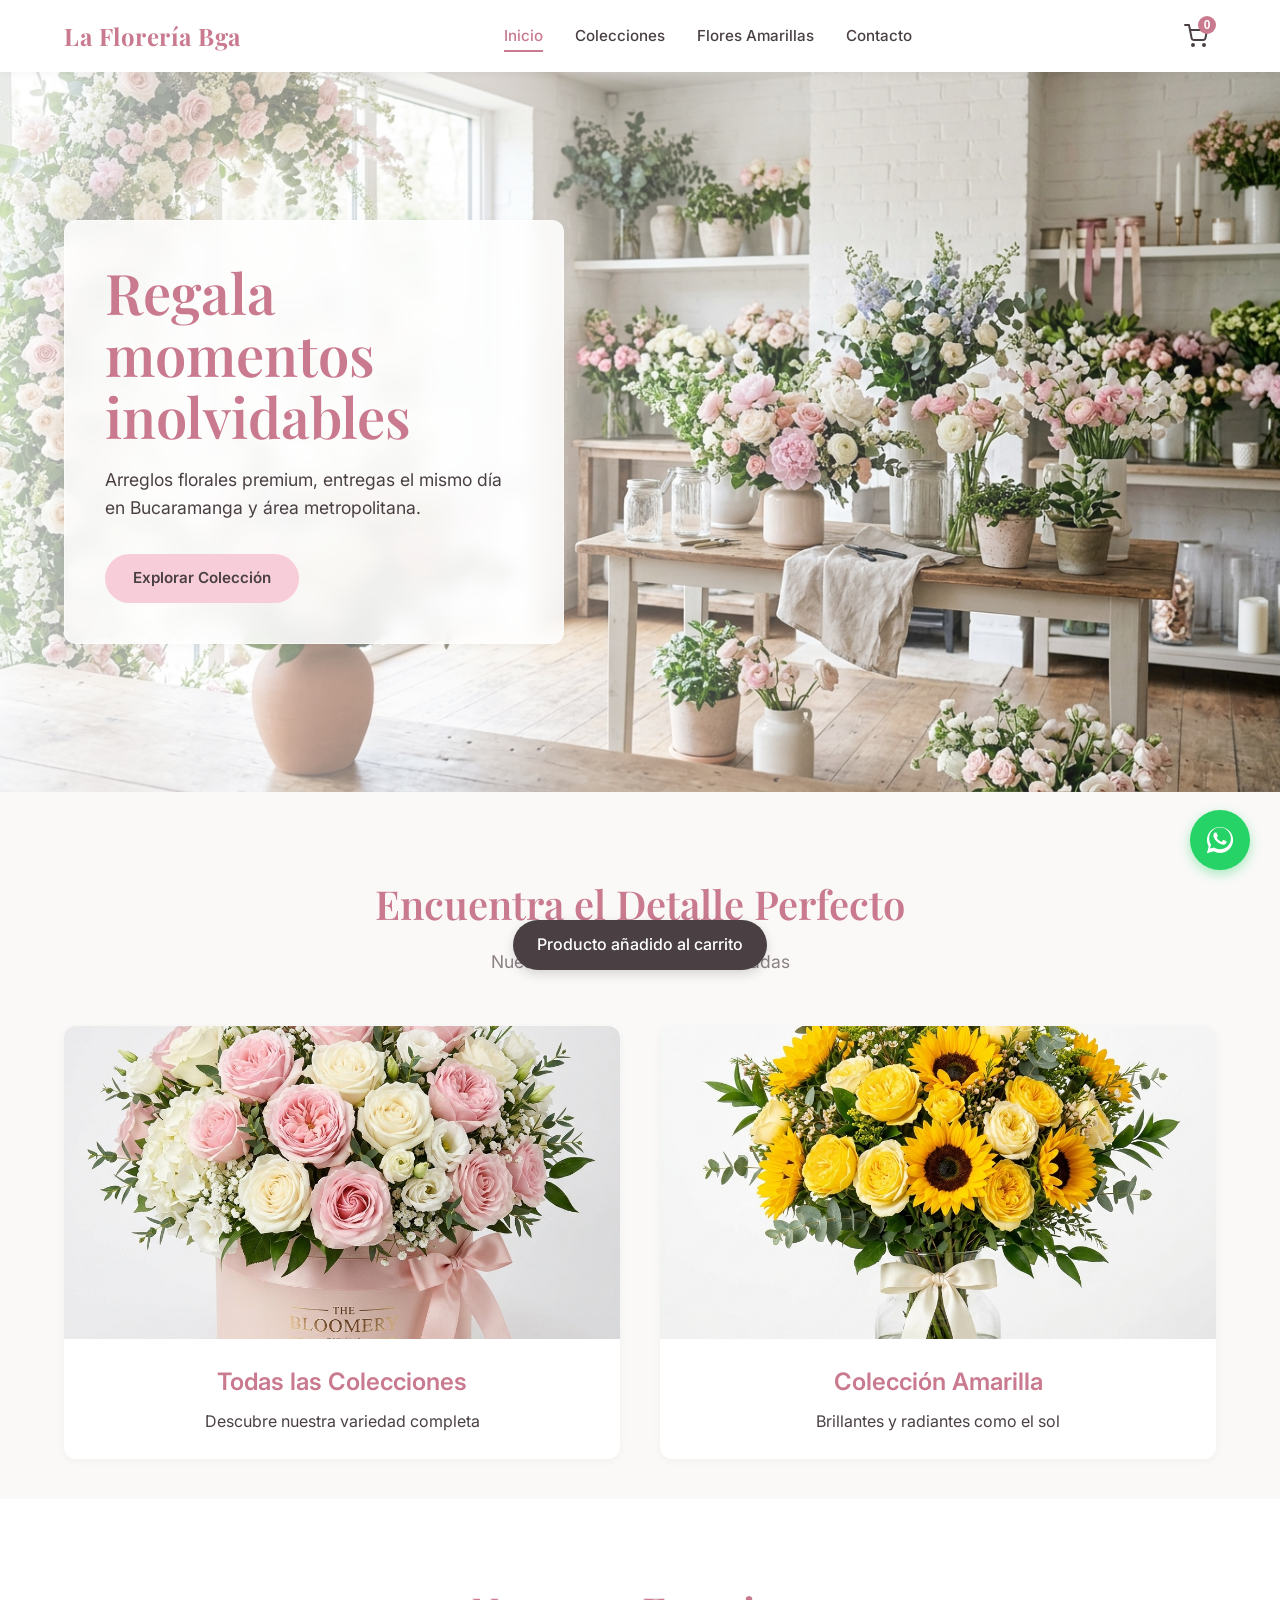
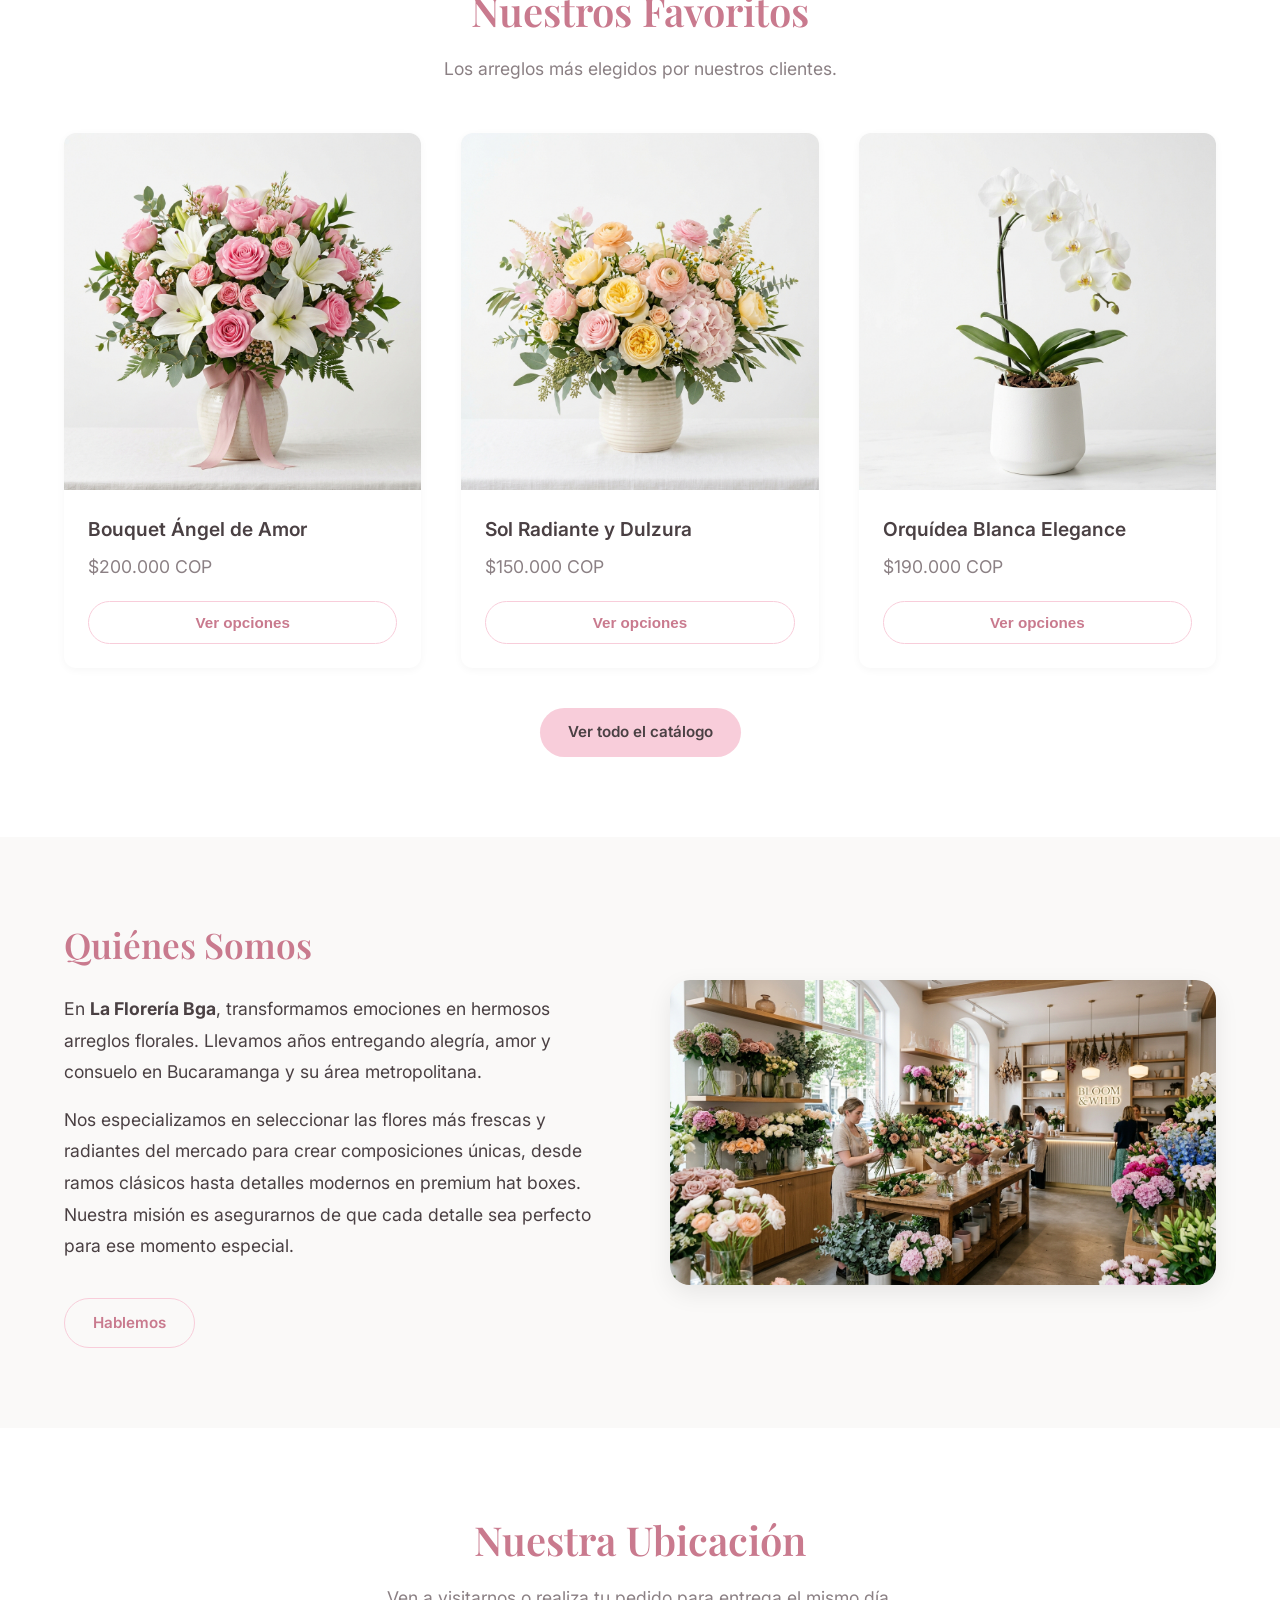
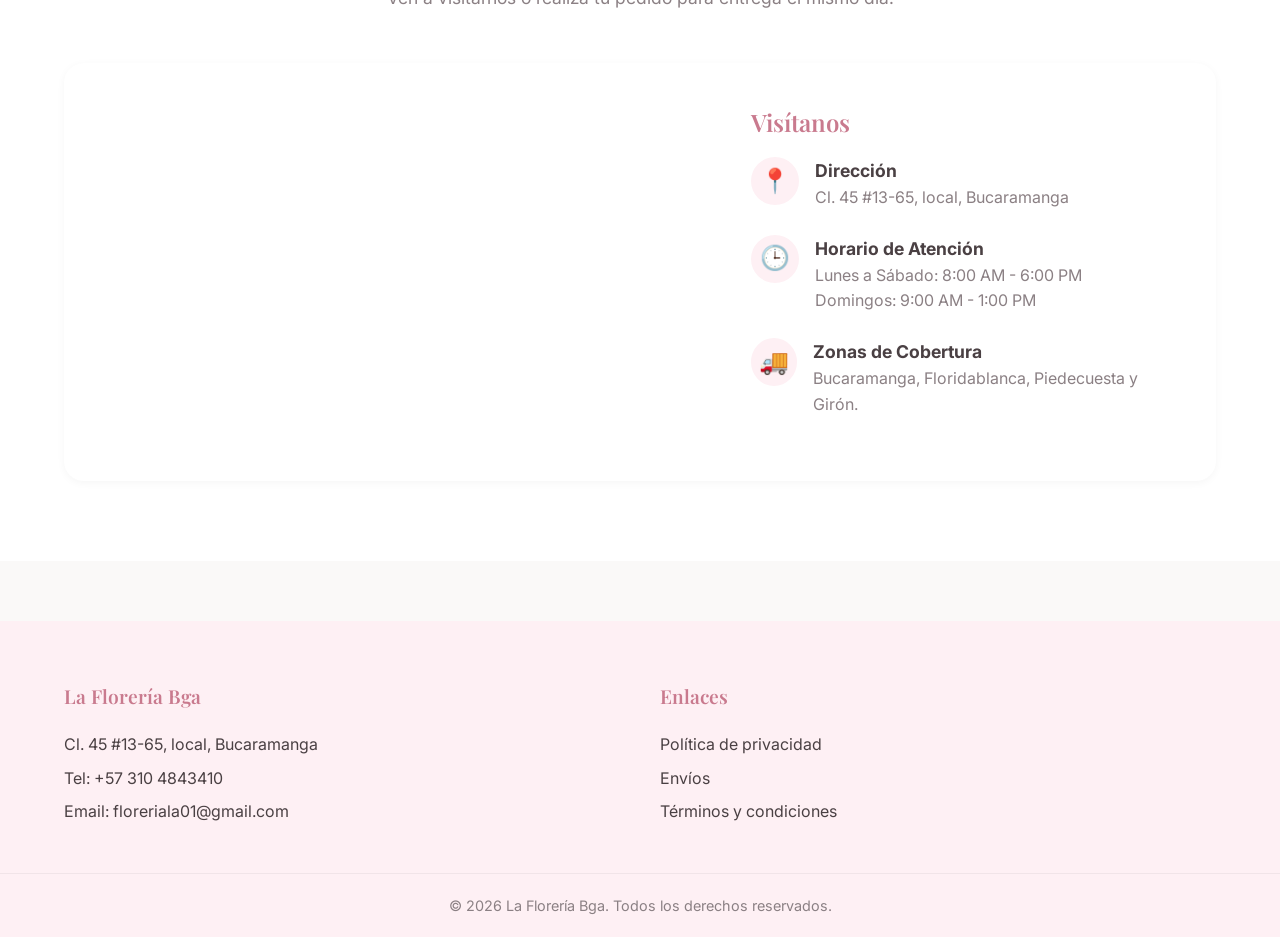
==== commit 5760d82b: "Implementar diseño responsivo con menú off-canvas" ====
--- a/index.html
+++ b/index.html
@@ -22,6 +22,9 @@
                 <a href="contacto.html">Contacto</a>
             </nav>
             <div class="nav-icons">
+                <button class="icon-btn mobile-menu-btn" aria-label="Menú" id="menu-btn">
+                    <svg xmlns="http://www.w3.org/2000/svg" width="24" height="24" viewBox="0 0 24 24" fill="none" stroke="currentColor" stroke-width="2" stroke-linecap="round" stroke-linejoin="round"><line x1="3" y1="12" x2="21" y2="12"></line><line x1="3" y1="6" x2="21" y2="6"></line><line x1="3" y1="18" x2="21" y2="18"></line></svg>
+                </button>
                 <button class="icon-btn" aria-label="Carrito" id="cart-btn">
                     <svg xmlns="http://www.w3.org/2000/svg" width="24" height="24" viewBox="0 0 24 24" fill="none" stroke="currentColor" stroke-width="2" stroke-linecap="round" stroke-linejoin="round"><circle cx="9" cy="21" r="1"></circle><circle cx="20" cy="21" r="1"></circle><path d="M1 1h4l2.68 13.39a2 2 0 0 0 2 1.61h9.72a2 2 0 0 0 2-1.61L23 6H6"></path></svg>
                     <span class="cart-count">0</span>
@@ -29,6 +32,21 @@
             </div>
         </div>
     </header>
+
+    <!-- Off-Canvas Menu -->
+    <div class="off-canvas-overlay" id="off-canvas-overlay"></div>
+    <div class="off-canvas-menu" id="off-canvas-menu">
+        <div class="off-canvas-header">
+            <span class="logo">La Florería</span>
+            <button class="close-menu-btn" id="close-menu-btn">&times;</button>
+        </div>
+        <nav class="off-canvas-links">
+            <a href="index.html" class="active">Inicio</a>
+            <a href="colecciones.html">Colecciones</a>
+            <a href="flores-amarillas.html">Flores Amarillas</a>
+            <a href="contacto.html">Contacto</a>
+        </nav>
+    </div>
 
     <!-- Hero Section -->
     <section class="hero">
--- a/styles.css
+++ b/styles.css
@@ -109,33 +109,120 @@
     width: 100%;
 }
 
+.nav-icons {
+    display: flex;
+    align-items: center;
+    gap: 12px;
+}
+
 .icon-btn {
     background: none;
     border: none;
     cursor: pointer;
     color: var(--text-main);
     position: relative;
+    padding: 8px;
+    display: flex;
+    align-items: center;
+    justify-content: center;
     transition: var(--transition);
 }
 
 .icon-btn:hover {
     color: var(--accent-color);
+}
+
+.mobile-menu-btn {
+    display: none;
 }
 
 .cart-count {
     position: absolute;
-    top: -8px;
-    right: -8px;
+    top: 0;
+    right: 0;
     background-color: var(--accent-color);
     color: white;
     font-size: 0.75rem;
-    font-weight: 700;
+    font-weight: 600;
     width: 18px;
     height: 18px;
     border-radius: 50%;
     display: flex;
     align-items: center;
     justify-content: center;
+}
+
+/* Off-Canvas Menu Styles */
+.off-canvas-overlay {
+    position: fixed;
+    top: 0;
+    left: 0;
+    width: 100%;
+    height: 100vh;
+    background-color: rgba(0, 0, 0, 0.5);
+    z-index: 1000;
+    opacity: 0;
+    visibility: hidden;
+    transition: var(--transition);
+}
+
+.off-canvas-overlay.active {
+    opacity: 1;
+    visibility: visible;
+}
+
+.off-canvas-menu {
+    position: fixed;
+    top: 0;
+    left: -100%;
+    width: 80%;
+    max-width: 320px;
+    height: 100vh;
+    background-color: var(--bg-color);
+    z-index: 1001;
+    box-shadow: 4px 0 15px rgba(0,0,0,0.1);
+    transition: transform 0.4s cubic-bezier(0.25, 0.8, 0.25, 1);
+    display: flex;
+    flex-direction: column;
+}
+
+.off-canvas-menu.active {
+    transform: translateX(100%);
+}
+
+.off-canvas-header {
+    padding: 24px;
+    display: flex;
+    justify-content: space-between;
+    align-items: center;
+    border-bottom: 1px solid rgba(0,0,0,0.05);
+}
+
+.close-menu-btn {
+    background: none;
+    border: none;
+    font-size: 2rem;
+    color: var(--text-main);
+    cursor: pointer;
+    line-height: 1;
+}
+
+.off-canvas-links {
+    display: flex;
+    flex-direction: column;
+    padding: 24px;
+    gap: 20px;
+}
+
+.off-canvas-links a {
+    font-size: 1.2rem;
+    font-weight: 500;
+    color: var(--text-main);
+    transition: var(--transition);
+}
+
+.off-canvas-links a:hover, .off-canvas-links a.active {
+    color: var(--accent-color);
 }
 
 /* Buttons */
@@ -347,6 +434,48 @@
 
 .modal-large {
     max-width: 900px;
+}
+
+@media (max-width: 768px) {
+    /* Responsive overrides */
+    .nav-links {
+        display: none;
+    }
+    
+    .mobile-menu-btn {
+        display: flex;
+    }
+
+    .hero h1 {
+        font-size: 2.5rem;
+    }
+
+    .hero p {
+        font-size: 1.1rem;
+    }
+
+    .product-grid {
+        grid-template-columns: 1fr;
+    }
+
+    .modal-grid {
+        grid-template-columns: 1fr;
+        max-height: 80vh;
+        overflow-y: auto;
+    }
+
+    .modal-image-col {
+        height: 300px;
+    }
+
+    .contact-grid {
+        grid-template-columns: 1fr;
+    }
+
+    .form-row {
+        flex-direction: column;
+        gap: 0;
+    }
 }
 
 .modal-grid {
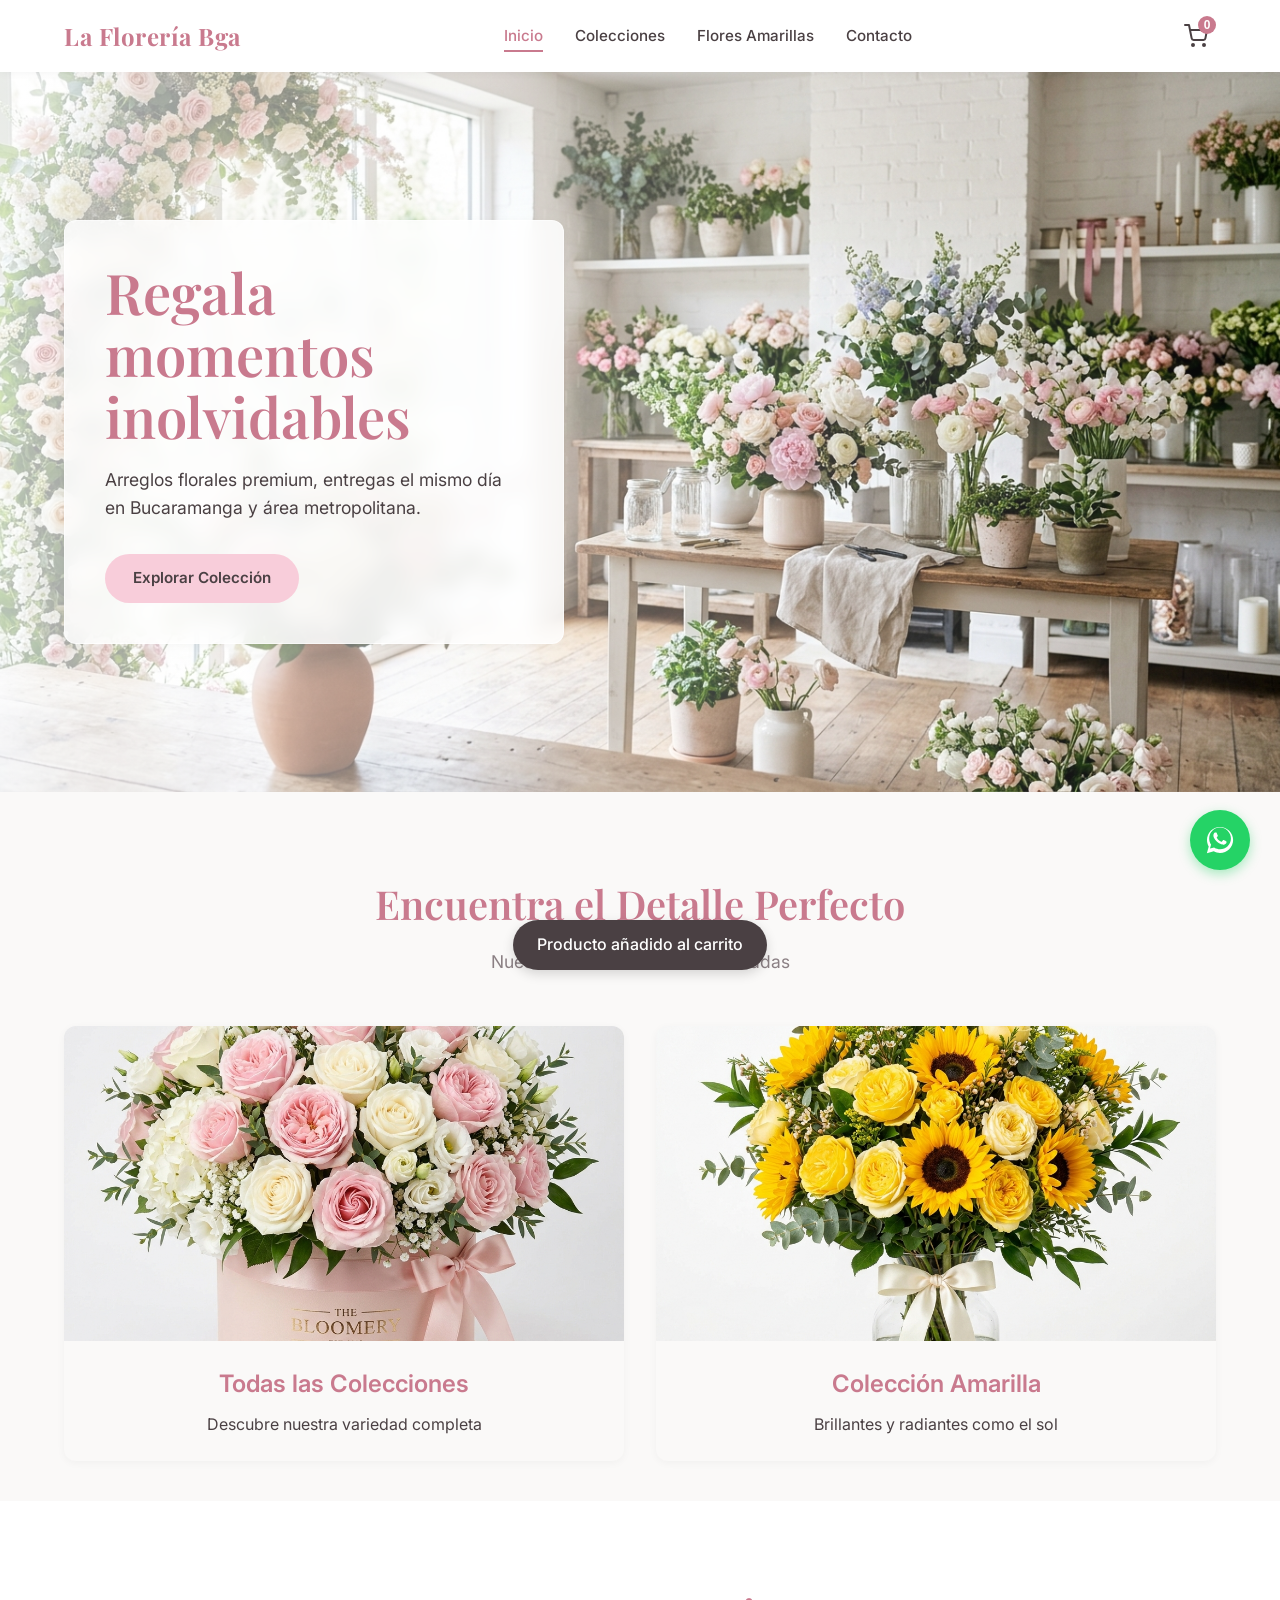
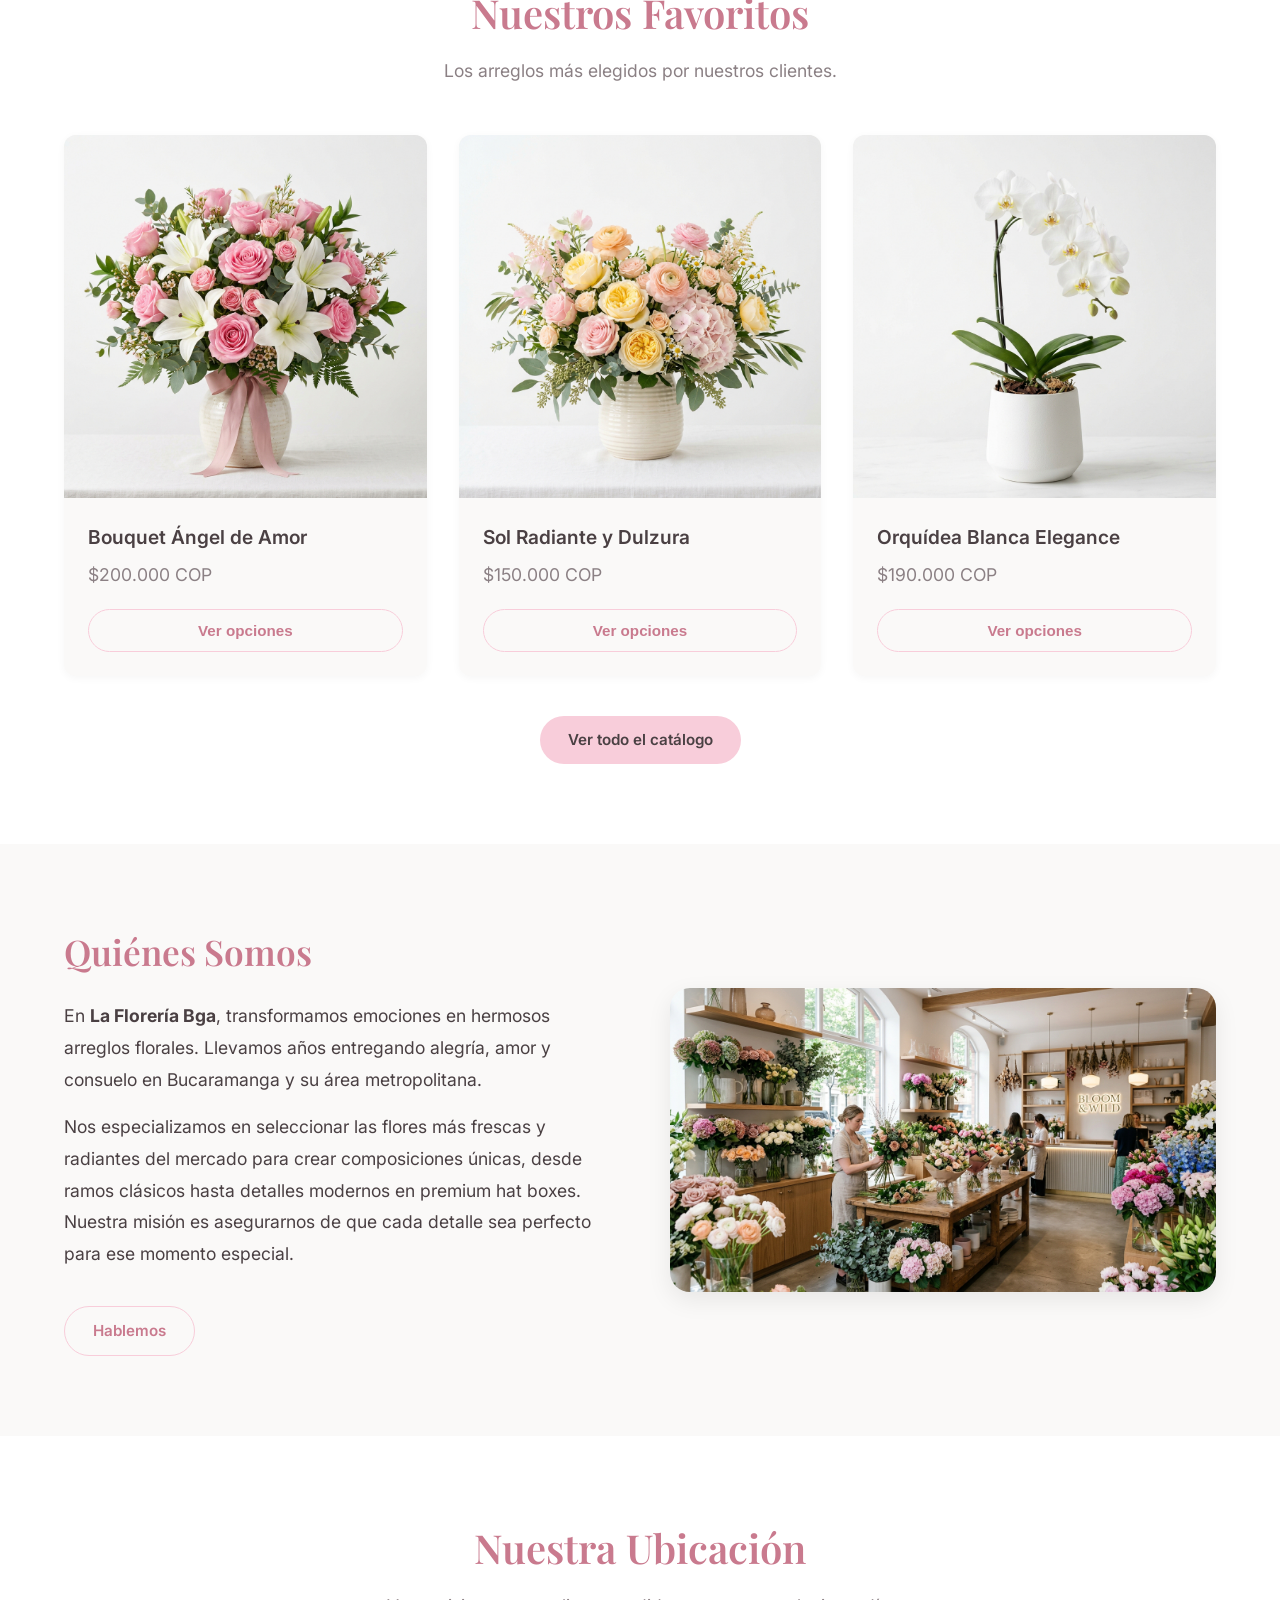
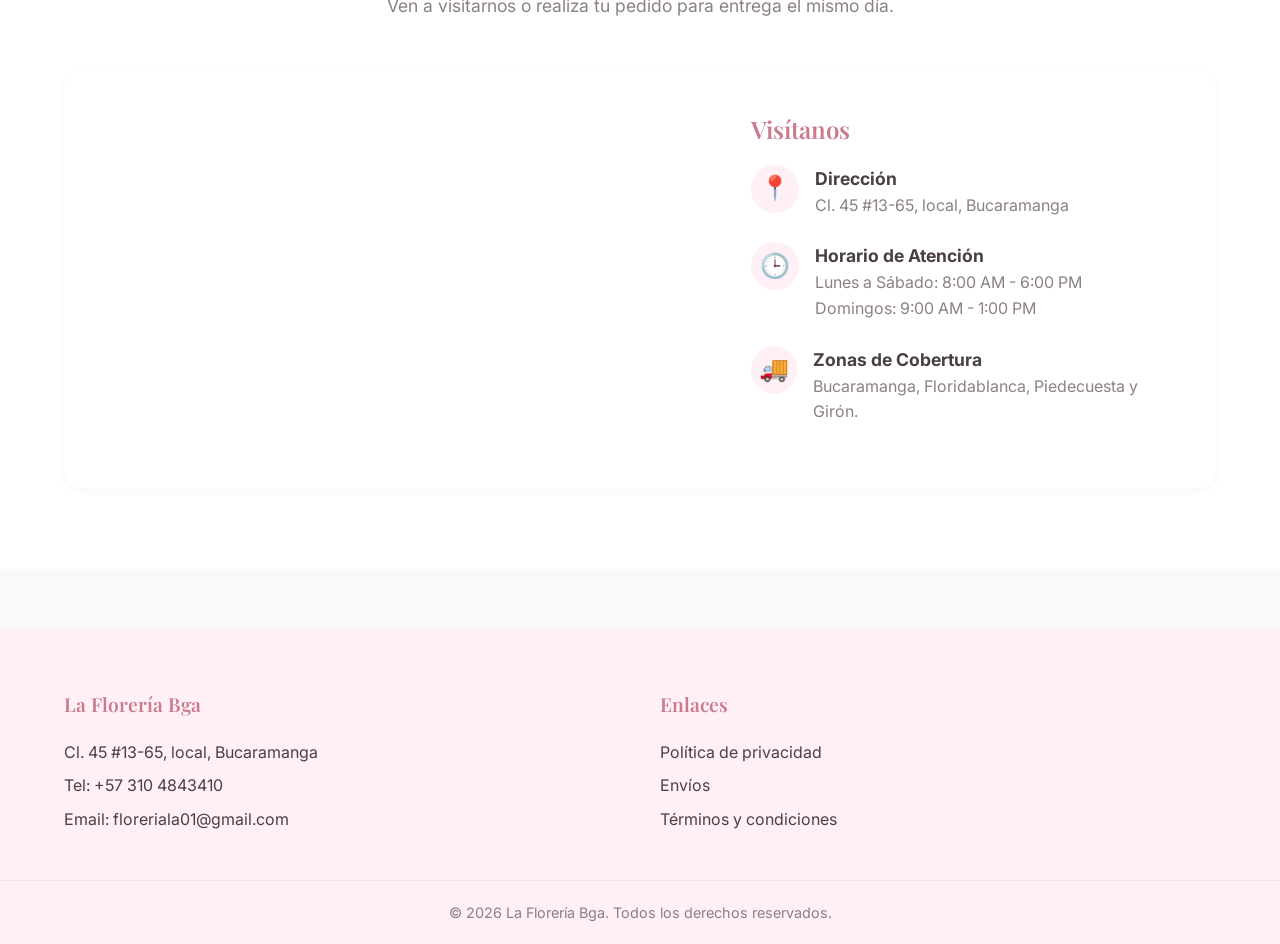
==== commit abca4855: "Fix responsive layout for product cards on mobile" ====
--- a/index.html
+++ b/index.html
@@ -68,7 +68,7 @@
                 <p>Nuestras colecciones más buscadas</p>
             </div>
             
-            <div class="product-grid" style="grid-template-columns: repeat(auto-fill, minmax(400px, 1fr));">
+            <div class="product-grid collections-grid">
                 
                 <div class="product-card" onclick="window.location.href='colecciones.html'" style="cursor: pointer;">
                     <div class="product-image-container" style="aspect-ratio: 16/9;">
--- a/styles.css
+++ b/styles.css
@@ -340,11 +340,15 @@
 .product-grid {
     display: grid;
     grid-template-columns: repeat(auto-fill, minmax(300px, 1fr));
-    gap: 40px;
+    gap: 32px;
+}
+
+.collections-grid {
+    grid-template-columns: repeat(auto-fill, minmax(400px, 1fr));
 }
 
 .product-card {
-    background: var(--surface-color);
+    background: var(--bg-color);
     border-radius: var(--border-radius);
     overflow: hidden;
     box-shadow: var(--shadow-sm);
@@ -454,8 +458,12 @@
         font-size: 1.1rem;
     }
 
-    .product-grid {
+    .product-grid, .collections-grid {
         grid-template-columns: 1fr;
+    }
+
+    .product-image-container {
+        height: 250px;
     }
 
     .modal-grid {
